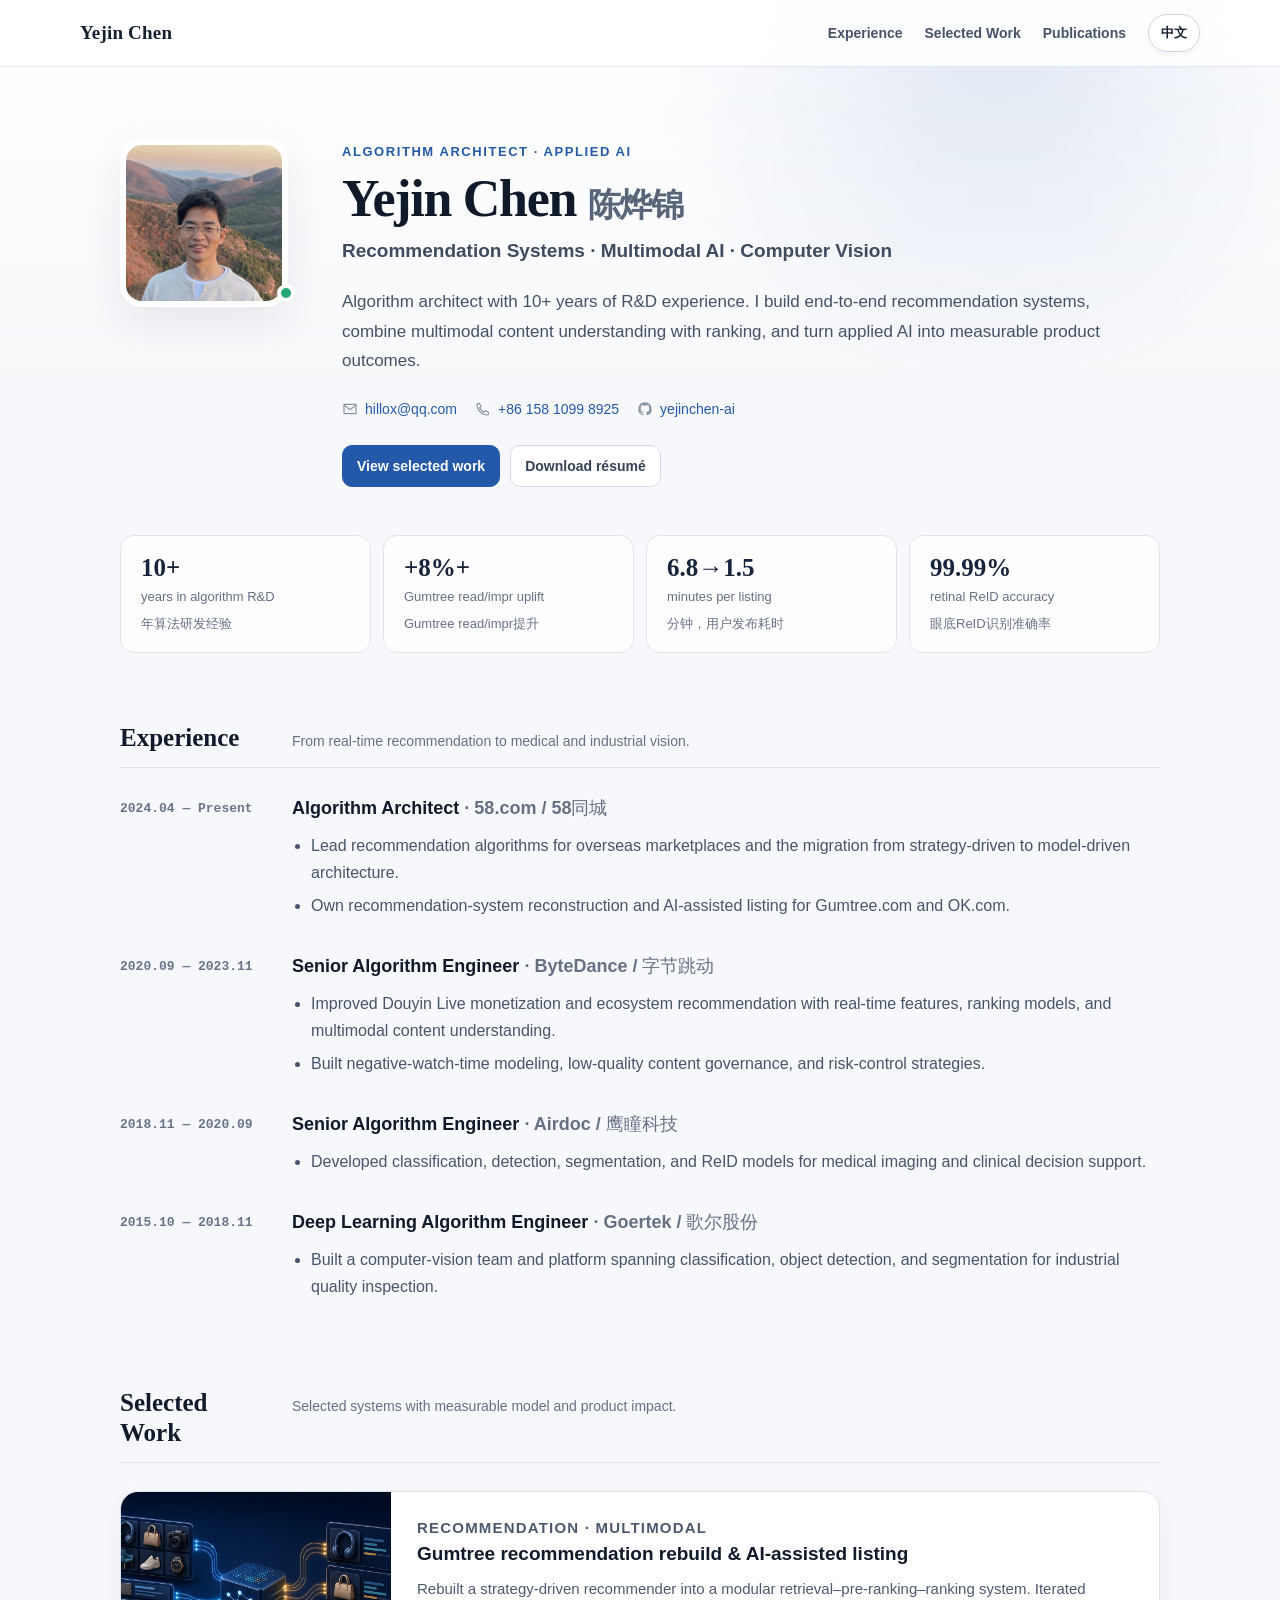
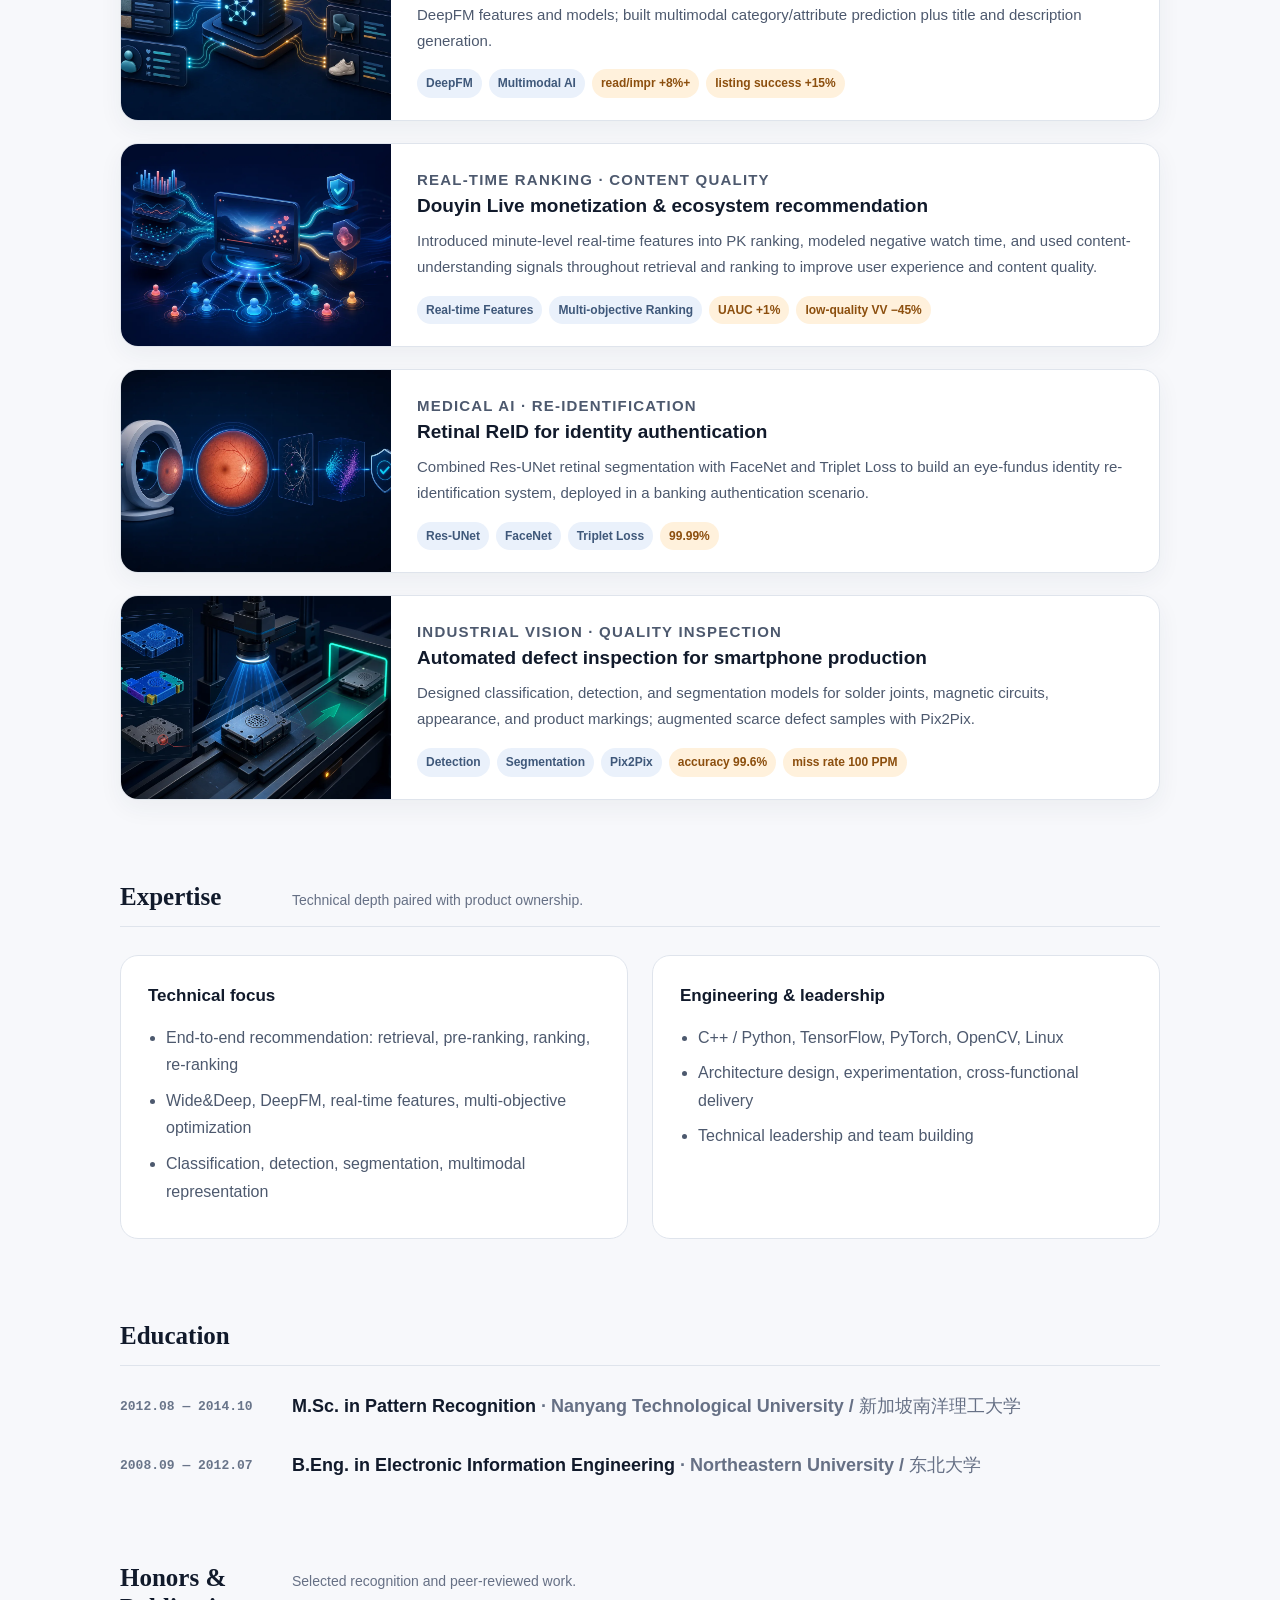
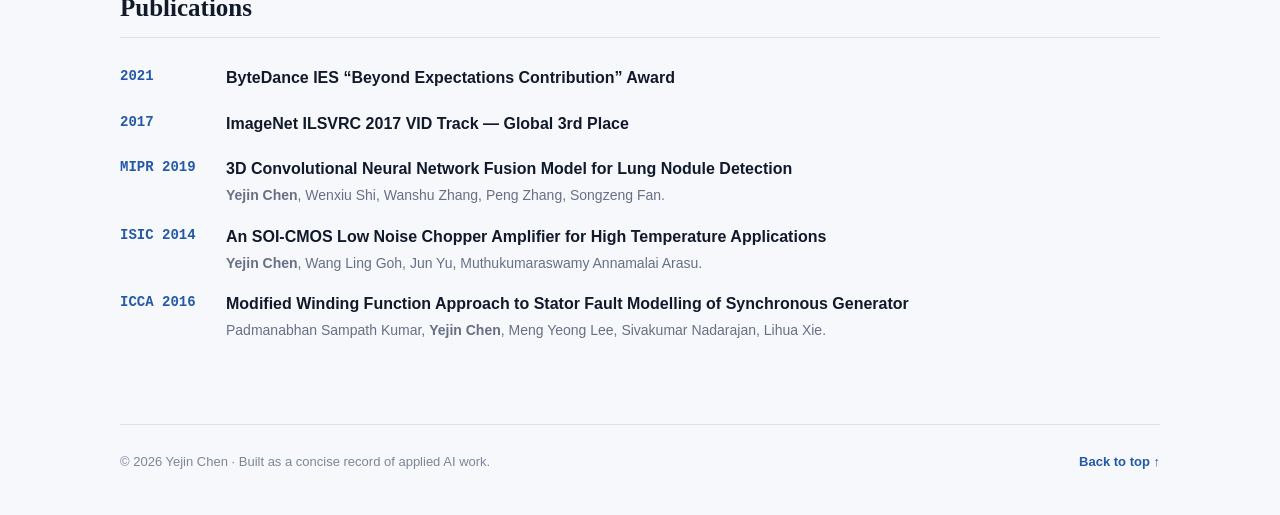
==== index.html @ c5088287 "feat: update resume portrait" ====
<!doctype html>
<html lang="en">
<head>
  <meta charset="utf-8">
  <meta name="viewport" content="width=device-width, initial-scale=1">
  <title>Yejin Chen · Algorithm Architect</title>
  <meta name="description" content="Yejin Chen — Algorithm Architect focused on recommendation systems, multimodal content understanding, and applied AI.">
  <meta name="theme-color" content="#f7f8fb">
  <style>
    :root {
      --ink: #162033;
      --muted: #667085;
      --line: #dfe4ec;
      --paper: #ffffff;
      --wash: #f7f8fb;
      --blue: #2359a8;
      --blue-soft: #eaf1fb;
      --teal: #0d7a79;
      --amber: #b86b15;
      --shadow: 0 16px 42px rgba(31, 48, 77, .09);
      --radius: 18px;
    }
    * { box-sizing: border-box; }
    html { scroll-behavior: smooth; scroll-padding-top: 86px; }
    body {
      margin: 0;
      color: var(--ink);
      background: var(--wash);
      font-family: Inter, ui-sans-serif, -apple-system, BlinkMacSystemFont, "Segoe UI", "PingFang SC", "Microsoft YaHei", sans-serif;
      font-size: 16px;
      line-height: 1.72;
      -webkit-font-smoothing: antialiased;
    }
    body::before {
      content: "";
      position: fixed;
      inset: 0 0 auto;
      height: 420px;
      z-index: -1;
      background:
        radial-gradient(circle at 78% 10%, rgba(35,89,168,.13), transparent 33%),
        linear-gradient(180deg, #fff 0%, rgba(247,248,251,0) 100%);
      pointer-events: none;
    }
    a { color: var(--blue); text-decoration: none; }
    a:hover { text-decoration: underline; text-underline-offset: 3px; }
    img { display: block; max-width: 100%; }
    button, a { -webkit-tap-highlight-color: transparent; }
    .lang { display: none; }
    body[data-language="en"] .lang[data-lang="en"],
    body[data-language="zh"] .lang[data-lang="zh"] { display: revert; }

    .topbar {
      position: sticky;
      top: 0;
      z-index: 40;
      border-bottom: 1px solid rgba(223,228,236,.86);
      background: rgba(255,255,255,.88);
      backdrop-filter: blur(15px);
    }
    .nav {
      width: min(1120px, calc(100% - 36px));
      height: 66px;
      margin: auto;
      display: flex;
      align-items: center;
      gap: 22px;
    }
    .brand { color: var(--ink); font-family: Georgia, "Times New Roman", serif; font-weight: 700; font-size: 19px; letter-spacing: .01em; }
    .brand:hover { text-decoration: none; }
    .navlinks { margin-left: auto; display: flex; align-items: center; gap: 22px; font-size: 14px; }
    .navlinks a { color: #465267; font-weight: 650; }
    .lang-toggle {
      border: 1px solid #cfd6e1;
      border-radius: 999px;
      background: var(--paper);
      color: var(--ink);
      padding: 7px 12px;
      font: inherit;
      font-size: 13px;
      font-weight: 750;
      cursor: pointer;
      box-shadow: 0 2px 8px rgba(31,48,77,.05);
    }
    .lang-toggle:hover { border-color: var(--blue); color: var(--blue); }

    main { width: min(1040px, calc(100% - 36px)); margin: 0 auto; }
    .hero {
      padding: 72px 0 42px;
      display: grid;
      grid-template-columns: 180px 1fr;
      gap: 42px;
      align-items: start;
    }
    .portrait-wrap { position: relative; }
    .portrait {
      width: 168px;
      height: 168px;
      object-fit: cover;
      border-radius: 22px;
      border: 6px solid #fff;
      box-shadow: var(--shadow);
      background: #edf1f6;
    }
    .status-dot {
      position: absolute;
      right: 5px;
      bottom: 5px;
      width: 18px;
      height: 18px;
      border: 4px solid #fff;
      border-radius: 50%;
      background: #24a777;
    }
    .eyebrow { margin: 2px 0 7px; color: var(--blue); font-size: 13px; font-weight: 800; text-transform: uppercase; letter-spacing: .12em; }
    h1, h2, h3 { margin-top: 0; color: #111a2b; }
    h1 { margin-bottom: 6px; font: 700 clamp(36px, 5vw, 52px)/1.12 Georgia, "Times New Roman", serif; letter-spacing: -.025em; }
    .role { margin: 0 0 20px; color: #3f4b5f; font-size: 19px; font-weight: 650; }
    .lede { max-width: 790px; margin: 0 0 22px; color: #455167; font-size: 17px; }
    .contact { display: flex; flex-wrap: wrap; gap: 9px 18px; color: var(--muted); font-size: 14px; }
    .contact a, .contact span { display: inline-flex; align-items: center; gap: 7px; }
    .contact svg { width: 16px; height: 16px; color: #8a96a8; }
    .actions { display: flex; flex-wrap: wrap; gap: 10px; margin-top: 24px; }
    .button {
      display: inline-flex;
      align-items: center;
      gap: 8px;
      min-height: 40px;
      padding: 8px 14px;
      border: 1px solid #d4dae4;
      border-radius: 10px;
      color: #354157;
      background: #fff;
      font-size: 14px;
      font-weight: 750;
    }
    .button.primary { color: #fff; border-color: var(--blue); background: var(--blue); }
    .button:hover { text-decoration: none; transform: translateY(-1px); }

    .metrics {
      display: grid;
      grid-template-columns: repeat(4, minmax(0, 1fr));
      gap: 12px;
      margin: 6px 0 70px;
    }
    .metric { padding: 18px 20px; border: 1px solid var(--line); border-radius: 14px; background: rgba(255,255,255,.8); }
    .metric strong { display: block; color: #17233a; font: 700 25px/1.1 Georgia, serif; }
    .metric span { display: block; margin-top: 6px; color: var(--muted); font-size: 13px; line-height: 1.45; }

    section { margin: 0 0 82px; }
    .section-head { display: grid; grid-template-columns: 150px 1fr; gap: 22px; align-items: baseline; padding-bottom: 14px; border-bottom: 1px solid var(--line); margin-bottom: 28px; }
    .section-head h2 { margin: 0; font: 700 25px/1.2 Georgia, "Times New Roman", serif; }
    .section-head p { margin: 0; color: var(--muted); font-size: 14px; }

    .timeline { display: grid; gap: 30px; }
    .job { display: grid; grid-template-columns: 150px 1fr; gap: 22px; }
    .period { color: #69758a; font: 650 13px/1.5 ui-monospace, SFMono-Regular, Menlo, monospace; padding-top: 3px; }
    .job h3 { margin-bottom: 3px; font-size: 18px; line-height: 1.42; }
    .company { color: var(--muted); font-weight: 550; }
    .job ul { margin: 10px 0 0; padding-left: 19px; color: #48546a; }
    .job li { margin: 5px 0; }

    .project-list { display: grid; gap: 22px; }
    .project {
      display: grid;
      grid-template-columns: 270px 1fr;
      overflow: hidden;
      border: 1px solid var(--line);
      border-radius: var(--radius);
      background: #fff;
      box-shadow: 0 8px 24px rgba(31,48,77,.055);
    }
    .project-media { min-height: 190px; background: #0b1a36; }
    .project-media img { width: 100%; height: 100%; object-fit: cover; }
    .project-body { padding: 23px 26px 22px; }
    .project-kicker { margin: 0 0 6px; color: var(--teal); font-size: 12px; font-weight: 850; letter-spacing: .08em; text-transform: uppercase; }
    .project h3 { margin-bottom: 9px; font-size: 19px; line-height: 1.38; }
    .project p { margin: 0; color: #4d596e; font-size: 15px; }
    .tags { display: flex; flex-wrap: wrap; gap: 7px; margin-top: 16px; }
    .tag { padding: 4px 9px; border-radius: 999px; color: #3f587a; background: var(--blue-soft); font-size: 12px; font-weight: 700; }
    .tag.result { color: #8c4f0e; background: #fff1dc; }

    .two-col { display: grid; grid-template-columns: 1fr 1fr; gap: 24px; }
    .panel { padding: 25px 27px; border: 1px solid var(--line); border-radius: var(--radius); background: #fff; }
    .panel h3 { margin-bottom: 14px; font-size: 17px; }
    .panel ul { margin: 0; padding-left: 18px; color: #4d596e; }
    .panel li { margin: 8px 0; }

    .pub-list { display: grid; gap: 18px; }
    .pub { display: grid; grid-template-columns: 88px 1fr; gap: 18px; align-items: start; }
    .pub-year { color: var(--blue); font: 800 14px/1.5 ui-monospace, SFMono-Regular, Menlo, monospace; }
    .pub h3 { margin: 0 0 4px; font-size: 16px; line-height: 1.48; }
    .pub p { margin: 0; color: var(--muted); font-size: 14px; line-height: 1.55; }

    footer { border-top: 1px solid var(--line); padding: 26px 0 42px; color: #7b8698; font-size: 13px; display: flex; justify-content: space-between; gap: 18px; }
    .back-top { font-weight: 750; }

    @media (max-width: 820px) {
      .navlinks a { display: none; }
      .hero { grid-template-columns: 1fr; gap: 24px; padding-top: 42px; }
      .portrait { width: 132px; height: 132px; }
      .metrics { grid-template-columns: 1fr 1fr; }
      .section-head, .job { grid-template-columns: 1fr; gap: 6px; }
      .project { grid-template-columns: 1fr; }
      .project-media { max-height: 260px; }
      .two-col { grid-template-columns: 1fr; }
    }
    @media (max-width: 520px) {
      main, .nav { width: min(100% - 24px, 1040px); }
      .nav { gap: 10px; }
      .brand { font-size: 16px; }
      .metrics { grid-template-columns: 1fr; }
      .metric { padding: 15px 17px; }
      .project-body, .panel { padding: 20px; }
      .pub { grid-template-columns: 1fr; gap: 5px; }
      footer { flex-direction: column; }
    }
    @media (prefers-reduced-motion: reduce) {
      html { scroll-behavior: auto; }
      *, *::before, *::after { transition: none !important; }
    }
  </style>
</head>
<body data-language="en">
  <nav class="topbar" aria-label="Primary navigation">
    <div class="nav">
      <a class="brand" href="#top">Yejin Chen</a>
      <div class="navlinks">
        <a href="#experience"><span class="lang" data-lang="en">Experience</span><span class="lang" data-lang="zh">经历</span></a>
        <a href="#projects"><span class="lang" data-lang="en">Selected Work</span><span class="lang" data-lang="zh">代表项目</span></a>
        <a href="#publications"><span class="lang" data-lang="en">Publications</span><span class="lang" data-lang="zh">论文荣誉</span></a>
        <button class="lang-toggle" id="langToggle" type="button" aria-label="Switch to Chinese">中文</button>
      </div>
    </div>
  </nav>

  <main id="top">
    <header class="hero">
      <div class="portrait-wrap">
        <img class="portrait" src="assets/resume-portrait.jpg" alt="Yejin Chen">
        <span class="status-dot" aria-hidden="true"></span>
      </div>
      <div>
        <p class="eyebrow"><span class="lang" data-lang="en">Algorithm Architect · Applied AI</span><span class="lang" data-lang="zh">算法架构师 · 应用人工智能</span></p>
        <h1>Yejin Chen <span style="font-family:inherit;font-size:.64em;color:#596579;white-space:nowrap">陈烨锦</span></h1>
        <p class="role"><span class="lang" data-lang="en">Recommendation Systems · Multimodal AI · Computer Vision</span><span class="lang" data-lang="zh">推荐系统 · 多模态人工智能 · 计算机视觉</span></p>
        <p class="lede lang" data-lang="en">Algorithm architect with 10+ years of R&amp;D experience. I build end-to-end recommendation systems, combine multimodal content understanding with ranking, and turn applied AI into measurable product outcomes.</p>
        <p class="lede lang" data-lang="zh">拥有10年以上算法研发经验，专注推荐系统、多模态内容理解与业务算法落地；具备召回、粗排、精排、重排全链路优化经验，并持续将AI能力转化为可量化的产品结果。</p>
        <div class="contact">
          <a href="mailto:hillox@qq.com" aria-label="Email hillox@qq.com">
            <svg viewBox="0 0 24 24" fill="none" stroke="currentColor" stroke-width="1.8"><path d="M3 5h18v14H3z"/><path d="m3 6 9 7 9-7"/></svg>hillox@qq.com
          </a>
          <a href="tel:+8615810998925">
            <svg viewBox="0 0 24 24" fill="none" stroke="currentColor" stroke-width="1.8"><path d="M6.7 3.7 9 8l-2 2c1.4 3 3.7 5.3 6.7 6.7l2-2 4.3 2.3v3c0 .6-.4 1-1 1C10.2 21 3 13.8 3 5c0-.6.4-1 1-1z"/></svg>+86 158 1099 8925
          </a>
          <a href="https://github.com/yejinchen-ai" target="_blank" rel="noreferrer">
            <svg viewBox="0 0 24 24" fill="currentColor"><path d="M12 2a10 10 0 0 0-3.16 19.49c.5.09.68-.22.68-.48v-1.86c-2.78.6-3.37-1.18-3.37-1.18-.45-1.16-1.11-1.47-1.11-1.47-.91-.62.07-.61.07-.61 1 .07 1.53 1.03 1.53 1.03.9 1.53 2.35 1.09 2.92.83.09-.65.35-1.09.64-1.34-2.22-.25-4.56-1.11-4.56-4.94 0-1.09.39-1.98 1.03-2.68-.1-.25-.45-1.27.1-2.64 0 0 .84-.27 2.75 1.02A9.55 9.55 0 0 1 12 6.84a9.5 9.5 0 0 1 2.5.34c1.91-1.3 2.75-1.02 2.75-1.02.55 1.37.2 2.39.1 2.64.64.7 1.03 1.59 1.03 2.68 0 3.84-2.34 4.69-4.57 4.93.36.31.68.92.68 1.86V21c0 .27.18.58.69.48A10 10 0 0 0 12 2Z"/></svg>yejinchen-ai
          </a>
        </div>
        <div class="actions">
          <a class="button primary" href="#projects"><span class="lang" data-lang="en">View selected work</span><span class="lang" data-lang="zh">查看代表项目</span></a>
          <a class="button" href="assets/Yejin_Chen_Resume_ZH.docx" download><span class="lang" data-lang="en">Download résumé</span><span class="lang" data-lang="zh">下载Word简历</span></a>
        </div>
      </div>
    </header>

    <div class="metrics" aria-label="Career highlights">
      <div class="metric"><strong>10+</strong><span class="lang" data-lang="en">years in algorithm R&amp;D</span><span class="lang" data-lang="zh">年算法研发经验</span></div>
      <div class="metric"><strong>+8%+</strong><span class="lang" data-lang="en">Gumtree read/impr uplift</span><span class="lang" data-lang="zh">Gumtree read/impr提升</span></div>
      <div class="metric"><strong>6.8→1.5</strong><span class="lang" data-lang="en">minutes per listing</span><span class="lang" data-lang="zh">分钟，用户发布耗时</span></div>
      <div class="metric"><strong>99.99%</strong><span class="lang" data-lang="en">retinal ReID accuracy</span><span class="lang" data-lang="zh">眼底ReID识别准确率</span></div>
    </div>

    <section id="experience">
      <div class="section-head">
        <h2><span class="lang" data-lang="en">Experience</span><span class="lang" data-lang="zh">工作经历</span></h2>
        <p class="lang" data-lang="en">From real-time recommendation to medical and industrial vision.</p>
        <p class="lang" data-lang="zh">覆盖实时推荐、内容治理、医疗影像与工业视觉。</p>
      </div>
      <div class="timeline">
        <article class="job">
          <div class="period">2024.04 — <span class="lang" data-lang="en">Present</span><span class="lang" data-lang="zh">至今</span></div>
          <div><h3><span class="lang" data-lang="en">Algorithm Architect</span><span class="lang" data-lang="zh">算法架构师</span> <span class="company">· 58.com / 58同城</span></h3>
            <ul class="lang" data-lang="en"><li>Lead recommendation algorithms for overseas marketplaces and the migration from strategy-driven to model-driven architecture.</li><li>Own recommendation-system reconstruction and AI-assisted listing for Gumtree.com and OK.com.</li></ul>
            <ul class="lang" data-lang="zh"><li>负责海外业务推荐算法，推动推荐系统从策略驱动升级为模型驱动架构。</li><li>主导Gumtree.com推荐系统重构及Gumtree、OK.com AI发布算法研发。</li></ul>
          </div>
        </article>
        <article class="job">
          <div class="period">2020.09 — 2023.11</div>
          <div><h3><span class="lang" data-lang="en">Senior Algorithm Engineer</span><span class="lang" data-lang="zh">资深算法工程师</span> <span class="company">· ByteDance / 字节跳动</span></h3>
            <ul class="lang" data-lang="en"><li>Improved Douyin Live monetization and ecosystem recommendation with real-time features, ranking models, and multimodal content understanding.</li><li>Built negative-watch-time modeling, low-quality content governance, and risk-control strategies.</li></ul>
            <ul class="lang" data-lang="zh"><li>通过实时特征、精排模型与多模态内容理解优化抖音直播营收及生态推荐。</li><li>建设负向时长模型、低质内容治理及风险识别策略。</li></ul>
          </div>
        </article>
        <article class="job">
          <div class="period">2018.11 — 2020.09</div>
          <div><h3><span class="lang" data-lang="en">Senior Algorithm Engineer</span><span class="lang" data-lang="zh">高级算法工程师</span> <span class="company">· Airdoc / 鹰瞳科技</span></h3>
            <ul class="lang" data-lang="en"><li>Developed classification, detection, segmentation, and ReID models for medical imaging and clinical decision support.</li></ul>
            <ul class="lang" data-lang="zh"><li>负责医疗影像分类、检测、分割及ReID算法研发，推动临床辅助诊疗场景落地。</li></ul>
          </div>
        </article>
        <article class="job">
          <div class="period">2015.10 — 2018.11</div>
          <div><h3><span class="lang" data-lang="en">Deep Learning Algorithm Engineer</span><span class="lang" data-lang="zh">深度学习算法工程师</span> <span class="company">· Goertek / 歌尔股份</span></h3>
            <ul class="lang" data-lang="en"><li>Built a computer-vision team and platform spanning classification, object detection, and segmentation for industrial quality inspection.</li></ul>
            <ul class="lang" data-lang="zh"><li>组建深度学习算法团队，搭建分类、检测、分割视觉平台并应用于工业质检。</li></ul>
          </div>
        </article>
      </div>
    </section>

    <section id="projects">
      <div class="section-head">
        <h2><span class="lang" data-lang="en">Selected Work</span><span class="lang" data-lang="zh">代表项目</span></h2>
        <p class="lang" data-lang="en">Selected systems with measurable model and product impact.</p>
        <p class="lang" data-lang="zh">以模型效果和产品结果为导向的代表性系统。</p>
      </div>
      <div class="project-list">
        <article class="project">
          <div class="project-media"><img src="assets/recommendation-system.webp" loading="lazy" alt="Multimodal marketplace recommendation system illustration"></div>
          <div class="project-body">
            <p class="project-kicker">Recommendation · Multimodal</p>
            <h3><span class="lang" data-lang="en">Gumtree recommendation rebuild &amp; AI-assisted listing</span><span class="lang" data-lang="zh">Gumtree推荐系统重构与AI发布</span></h3>
            <p class="lang" data-lang="en">Rebuilt a strategy-driven recommender into a modular retrieval–pre-ranking–ranking system. Iterated DeepFM features and models; built multimodal category/attribute prediction plus title and description generation.</p>
            <p class="lang" data-lang="zh">将策略驱动推荐重构为召回、粗排、精排的模块化系统；基于DeepFM持续迭代特征与模型，并构建多模态类目/属性预测及标题、描述生成能力。</p>
            <div class="tags"><span class="tag">DeepFM</span><span class="tag">Multimodal AI</span><span class="tag result">read/impr +8%+</span><span class="tag result"><span class="lang" data-lang="en">listing success +15%</span><span class="lang" data-lang="zh">发布成功率 +15%</span></span></div>
          </div>
        </article>
        <article class="project">
          <div class="project-media"><img src="assets/live-recommendation.webp" loading="lazy" alt="Live-stream recommendation and content quality illustration"></div>
          <div class="project-body">
            <p class="project-kicker">Real-time Ranking · Content Quality</p>
            <h3><span class="lang" data-lang="en">Douyin Live monetization &amp; ecosystem recommendation</span><span class="lang" data-lang="zh">抖音直播营收与生态推荐优化</span></h3>
            <p class="lang" data-lang="en">Introduced minute-level real-time features into PK ranking, modeled negative watch time, and used content-understanding signals throughout retrieval and ranking to improve user experience and content quality.</p>
            <p class="lang" data-lang="zh">将分钟级实时特征接入PK精排，建设负向时长模型，并在召回与排序链路融合内容理解信号，优化用户体验与内容生态。</p>
            <div class="tags"><span class="tag">Real-time Features</span><span class="tag">Multi-objective Ranking</span><span class="tag result">UAUC +1%</span><span class="tag result"><span class="lang" data-lang="en">low-quality VV −45%</span><span class="lang" data-lang="zh">低质VV占比 −45%</span></span></div>
          </div>
        </article>
        <article class="project">
          <div class="project-media"><img src="assets/retina-reid.webp" loading="lazy" alt="Retinal biometric re-identification illustration"></div>
          <div class="project-body">
            <p class="project-kicker">Medical AI · Re-identification</p>
            <h3><span class="lang" data-lang="en">Retinal ReID for identity authentication</span><span class="lang" data-lang="zh">眼底ReID身份认证</span></h3>
            <p class="lang" data-lang="en">Combined Res-UNet retinal segmentation with FaceNet and Triplet Loss to build an eye-fundus identity re-identification system, deployed in a banking authentication scenario.</p>
            <p class="lang" data-lang="zh">使用Res-UNet完成眼底分割预处理，并基于FaceNet与Triplet Loss构建眼底身份重识别系统，落地银行身份认证场景。</p>
            <div class="tags"><span class="tag">Res-UNet</span><span class="tag">FaceNet</span><span class="tag">Triplet Loss</span><span class="tag result">99.99%</span></div>
          </div>
        </article>
        <article class="project">
          <div class="project-media"><img src="assets/industrial-inspection.webp" loading="lazy" alt="Automated industrial defect inspection illustration"></div>
          <div class="project-body">
            <p class="project-kicker">Industrial Vision · Quality Inspection</p>
            <h3><span class="lang" data-lang="en">Automated defect inspection for smartphone production</span><span class="lang" data-lang="zh">手机产线缺陷智能检测</span></h3>
            <p class="lang" data-lang="en">Designed classification, detection, and segmentation models for solder joints, magnetic circuits, appearance, and product markings; augmented scarce defect samples with Pix2Pix.</p>
            <p class="lang" data-lang="zh">设计分类、检测、分割模型，覆盖焊点、磁路、外观及产品标识等缺陷，并使用Pix2Pix扩充稀缺缺陷样本。</p>
            <div class="tags"><span class="tag">Detection</span><span class="tag">Segmentation</span><span class="tag">Pix2Pix</span><span class="tag result"><span class="lang" data-lang="en">accuracy 99.6%</span><span class="lang" data-lang="zh">准确率 99.6%</span></span><span class="tag result"><span class="lang" data-lang="en">miss rate 100 PPM</span><span class="lang" data-lang="zh">漏检率 100 PPM</span></span></div>
          </div>
        </article>
      </div>
    </section>

    <section id="skills">
      <div class="section-head">
        <h2><span class="lang" data-lang="en">Expertise</span><span class="lang" data-lang="zh">专业能力</span></h2>
        <p class="lang" data-lang="en">Technical depth paired with product ownership.</p>
        <p class="lang" data-lang="zh">技术深度与业务责任并重。</p>
      </div>
      <div class="two-col">
        <div class="panel">
          <h3><span class="lang" data-lang="en">Technical focus</span><span class="lang" data-lang="zh">技术方向</span></h3>
          <ul class="lang" data-lang="en"><li>End-to-end recommendation: retrieval, pre-ranking, ranking, re-ranking</li><li>Wide&amp;Deep, DeepFM, real-time features, multi-objective optimization</li><li>Classification, detection, segmentation, multimodal representation</li></ul>
          <ul class="lang" data-lang="zh"><li>推荐全链路：召回、粗排、精排、重排</li><li>Wide&amp;Deep、DeepFM、实时特征、多目标优化</li><li>图像分类、目标检测、分割与多模态表征</li></ul>
        </div>
        <div class="panel">
          <h3><span class="lang" data-lang="en">Engineering &amp; leadership</span><span class="lang" data-lang="zh">工程与领导力</span></h3>
          <ul class="lang" data-lang="en"><li>C++ / Python, TensorFlow, PyTorch, OpenCV, Linux</li><li>Architecture design, experimentation, cross-functional delivery</li><li>Technical leadership and team building</li></ul>
          <ul class="lang" data-lang="zh"><li>C++ / Python、TensorFlow、PyTorch、OpenCV、Linux</li><li>架构设计、实验验证与跨职能项目交付</li><li>技术方案负责与团队建设</li></ul>
        </div>
      </div>
    </section>

    <section id="education">
      <div class="section-head">
        <h2><span class="lang" data-lang="en">Education</span><span class="lang" data-lang="zh">教育背景</span></h2>
        <p></p>
      </div>
      <div class="timeline">
        <article class="job"><div class="period">2012.08 — 2014.10</div><div><h3><span class="lang" data-lang="en">M.Sc. in Pattern Recognition</span><span class="lang" data-lang="zh">模式识别 · 硕士</span> <span class="company">· Nanyang Technological University / 新加坡南洋理工大学</span></h3></div></article>
        <article class="job"><div class="period">2008.09 — 2012.07</div><div><h3><span class="lang" data-lang="en">B.Eng. in Electronic Information Engineering</span><span class="lang" data-lang="zh">电子信息工程 · 本科</span> <span class="company">· Northeastern University / 东北大学</span></h3></div></article>
      </div>
    </section>

    <section id="publications">
      <div class="section-head">
        <h2><span class="lang" data-lang="en">Honors &amp; Publications</span><span class="lang" data-lang="zh">荣誉与论文</span></h2>
        <p class="lang" data-lang="en">Selected recognition and peer-reviewed work.</p>
        <p class="lang" data-lang="zh">代表性荣誉与同行评审论文。</p>
      </div>
      <div class="pub-list">
        <article class="pub"><div class="pub-year">2021</div><div><h3><span class="lang" data-lang="en">ByteDance IES “Beyond Expectations Contribution” Award</span><span class="lang" data-lang="zh">字节跳动IES部门“超出预期贡献奖”</span></h3></div></article>
        <article class="pub"><div class="pub-year">2017</div><div><h3><span class="lang" data-lang="en">ImageNet ILSVRC 2017 VID Track — Global 3rd Place</span><span class="lang" data-lang="zh">ImageNet ILSVRC 2017 VID赛道全球第三名</span></h3></div></article>
        <article class="pub"><div class="pub-year">MIPR 2019</div><div><h3>3D Convolutional Neural Network Fusion Model for Lung Nodule Detection</h3><p><strong>Yejin Chen</strong>, Wenxiu Shi, Wanshu Zhang, Peng Zhang, Songzeng Fan.</p></div></article>
        <article class="pub"><div class="pub-year">ISIC 2014</div><div><h3>An SOI-CMOS Low Noise Chopper Amplifier for High Temperature Applications</h3><p><strong>Yejin Chen</strong>, Wang Ling Goh, Jun Yu, Muthukumaraswamy Annamalai Arasu.</p></div></article>
        <article class="pub"><div class="pub-year">ICCA 2016</div><div><h3>Modified Winding Function Approach to Stator Fault Modelling of Synchronous Generator</h3><p>Padmanabhan Sampath Kumar, <strong>Yejin Chen</strong>, Meng Yeong Lee, Sivakumar Nadarajan, Lihua Xie.</p></div></article>
      </div>
    </section>

    <footer>
      <span>© 2026 Yejin Chen · <span class="lang" data-lang="en">Built as a concise record of applied AI work.</span><span class="lang" data-lang="zh">记录可落地、可衡量的AI工作。</span></span>
      <a class="back-top" href="#top"><span class="lang" data-lang="en">Back to top ↑</span><span class="lang" data-lang="zh">返回顶部 ↑</span></a>
    </footer>
  </main>

  <script>
    (() => {
      const body = document.body;
      const toggle = document.getElementById('langToggle');
      const saved = localStorage.getItem('resume-language');
      const initial = saved || (navigator.language.toLowerCase().startsWith('zh') ? 'zh' : 'en');

      function setLanguage(language) {
        const lang = language === 'zh' ? 'zh' : 'en';
        body.dataset.language = lang;
        document.documentElement.lang = lang === 'zh' ? 'zh-CN' : 'en';
        document.title = lang === 'zh' ? '陈烨锦 · 算法架构师' : 'Yejin Chen · Algorithm Architect';
        toggle.textContent = lang === 'zh' ? 'EN' : '中文';
        toggle.setAttribute('aria-label', lang === 'zh' ? 'Switch to English' : '切换到中文');
        localStorage.setItem('resume-language', lang);
      }

      toggle.addEventListener('click', () => setLanguage(body.dataset.language === 'zh' ? 'en' : 'zh'));
      setLanguage(initial);
    })();
  </script>
</body>
</html>
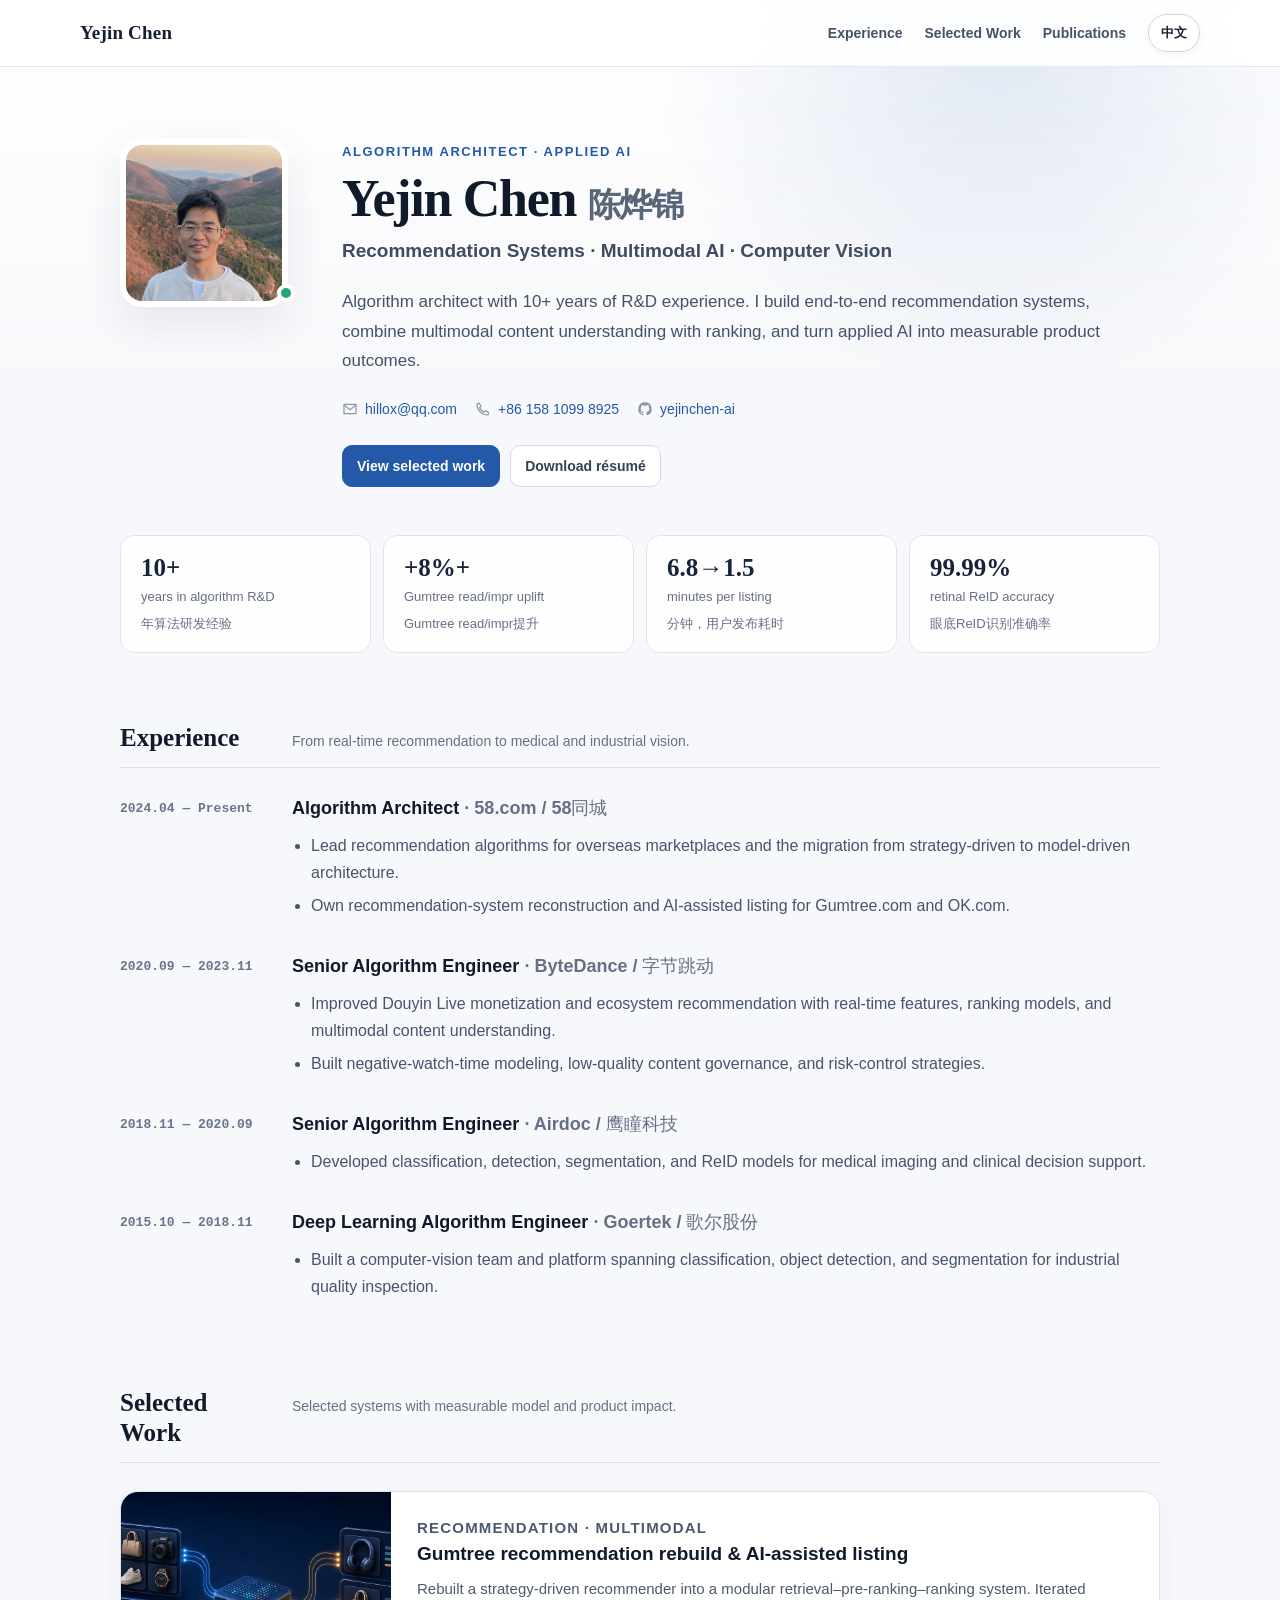
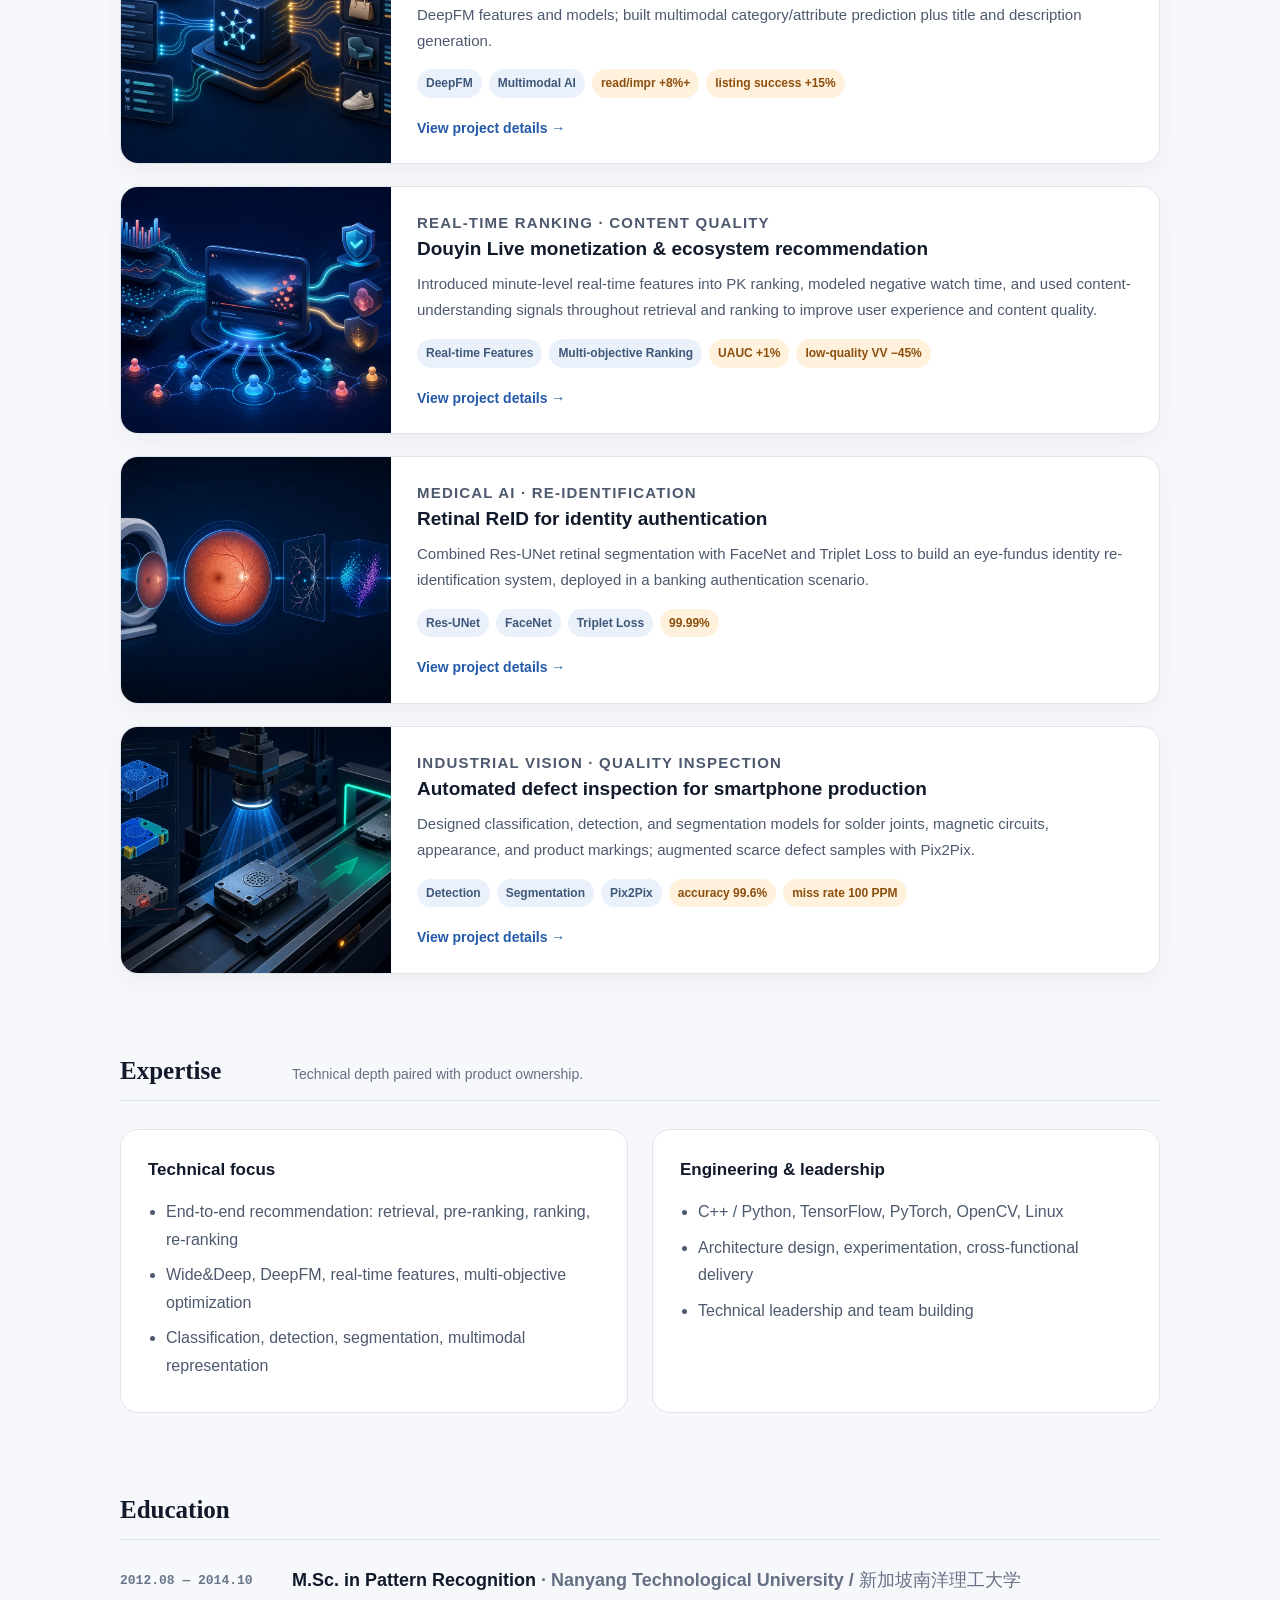
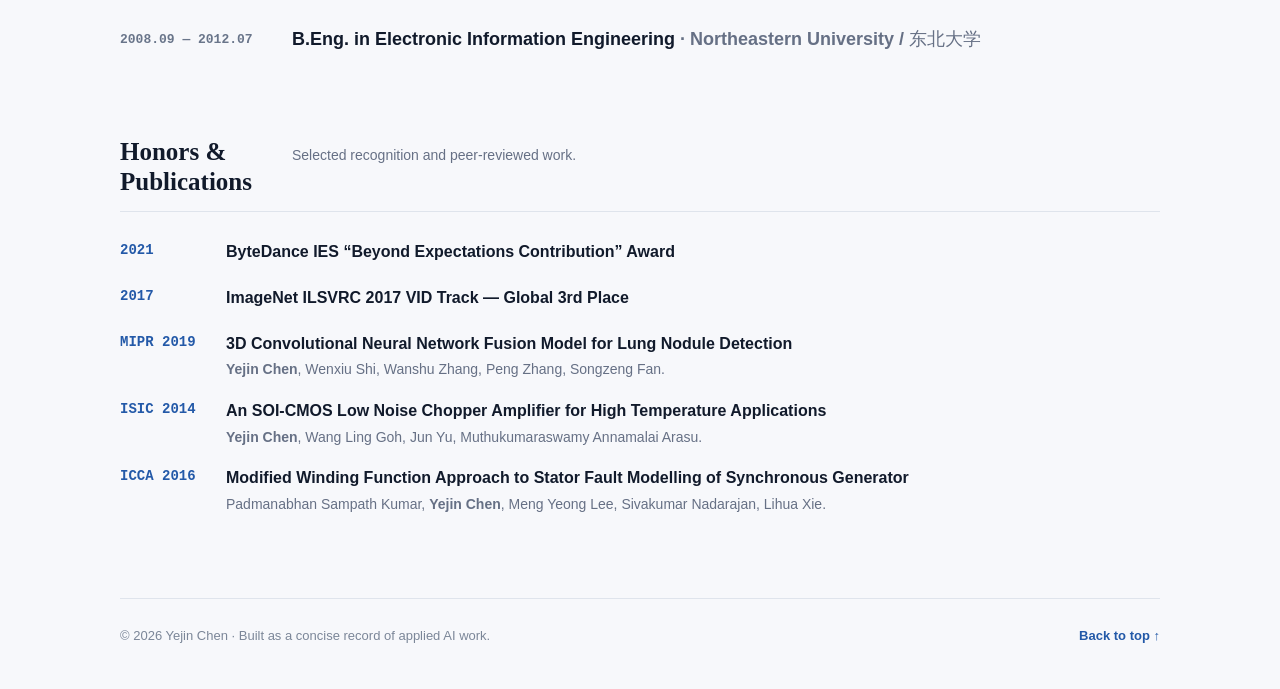
==== commit fb6c982e: "feat: add detailed project case studies" ====
--- a/index.html
+++ b/index.html
@@ -179,6 +179,7 @@
     .tags { display: flex; flex-wrap: wrap; gap: 7px; margin-top: 16px; }
     .tag { padding: 4px 9px; border-radius: 999px; color: #3f587a; background: var(--blue-soft); font-size: 12px; font-weight: 700; }
     .tag.result { color: #8c4f0e; background: #fff1dc; }
+    .project-link { display: inline-flex; align-items: center; gap: 6px; margin-top: 18px; font-size: 14px; font-weight: 800; }
 
     .two-col { display: grid; grid-template-columns: 1fr 1fr; gap: 24px; }
     .panel { padding: 25px 27px; border: 1px solid var(--line); border-radius: var(--radius); background: #fff; }
@@ -324,6 +325,7 @@
             <p class="lang" data-lang="en">Rebuilt a strategy-driven recommender into a modular retrieval–pre-ranking–ranking system. Iterated DeepFM features and models; built multimodal category/attribute prediction plus title and description generation.</p>
             <p class="lang" data-lang="zh">将策略驱动推荐重构为召回、粗排、精排的模块化系统；基于DeepFM持续迭代特征与模型，并构建多模态类目/属性预测及标题、描述生成能力。</p>
             <div class="tags"><span class="tag">DeepFM</span><span class="tag">Multimodal AI</span><span class="tag result">read/impr +8%+</span><span class="tag result"><span class="lang" data-lang="en">listing success +15%</span><span class="lang" data-lang="zh">发布成功率 +15%</span></span></div>
+            <a class="project-link" href="projects/gumtree-recommendation/"><span class="lang" data-lang="en">View project details →</span><span class="lang" data-lang="zh">查看项目详情 →</span></a>
           </div>
         </article>
         <article class="project">
@@ -334,6 +336,7 @@
             <p class="lang" data-lang="en">Introduced minute-level real-time features into PK ranking, modeled negative watch time, and used content-understanding signals throughout retrieval and ranking to improve user experience and content quality.</p>
             <p class="lang" data-lang="zh">将分钟级实时特征接入PK精排，建设负向时长模型，并在召回与排序链路融合内容理解信号，优化用户体验与内容生态。</p>
             <div class="tags"><span class="tag">Real-time Features</span><span class="tag">Multi-objective Ranking</span><span class="tag result">UAUC +1%</span><span class="tag result"><span class="lang" data-lang="en">low-quality VV −45%</span><span class="lang" data-lang="zh">低质VV占比 −45%</span></span></div>
+            <a class="project-link" href="projects/douyin-live-recommendation/"><span class="lang" data-lang="en">View project details →</span><span class="lang" data-lang="zh">查看项目详情 →</span></a>
           </div>
         </article>
         <article class="project">
@@ -344,6 +347,7 @@
             <p class="lang" data-lang="en">Combined Res-UNet retinal segmentation with FaceNet and Triplet Loss to build an eye-fundus identity re-identification system, deployed in a banking authentication scenario.</p>
             <p class="lang" data-lang="zh">使用Res-UNet完成眼底分割预处理，并基于FaceNet与Triplet Loss构建眼底身份重识别系统，落地银行身份认证场景。</p>
             <div class="tags"><span class="tag">Res-UNet</span><span class="tag">FaceNet</span><span class="tag">Triplet Loss</span><span class="tag result">99.99%</span></div>
+            <a class="project-link" href="projects/retinal-reid/"><span class="lang" data-lang="en">View project details →</span><span class="lang" data-lang="zh">查看项目详情 →</span></a>
           </div>
         </article>
         <article class="project">
@@ -354,6 +358,7 @@
             <p class="lang" data-lang="en">Designed classification, detection, and segmentation models for solder joints, magnetic circuits, appearance, and product markings; augmented scarce defect samples with Pix2Pix.</p>
             <p class="lang" data-lang="zh">设计分类、检测、分割模型，覆盖焊点、磁路、外观及产品标识等缺陷，并使用Pix2Pix扩充稀缺缺陷样本。</p>
             <div class="tags"><span class="tag">Detection</span><span class="tag">Segmentation</span><span class="tag">Pix2Pix</span><span class="tag result"><span class="lang" data-lang="en">accuracy 99.6%</span><span class="lang" data-lang="zh">准确率 99.6%</span></span><span class="tag result"><span class="lang" data-lang="en">miss rate 100 PPM</span><span class="lang" data-lang="zh">漏检率 100 PPM</span></span></div>
+            <a class="project-link" href="projects/industrial-defect-inspection/"><span class="lang" data-lang="en">View project details →</span><span class="lang" data-lang="zh">查看项目详情 →</span></a>
           </div>
         </article>
       </div>
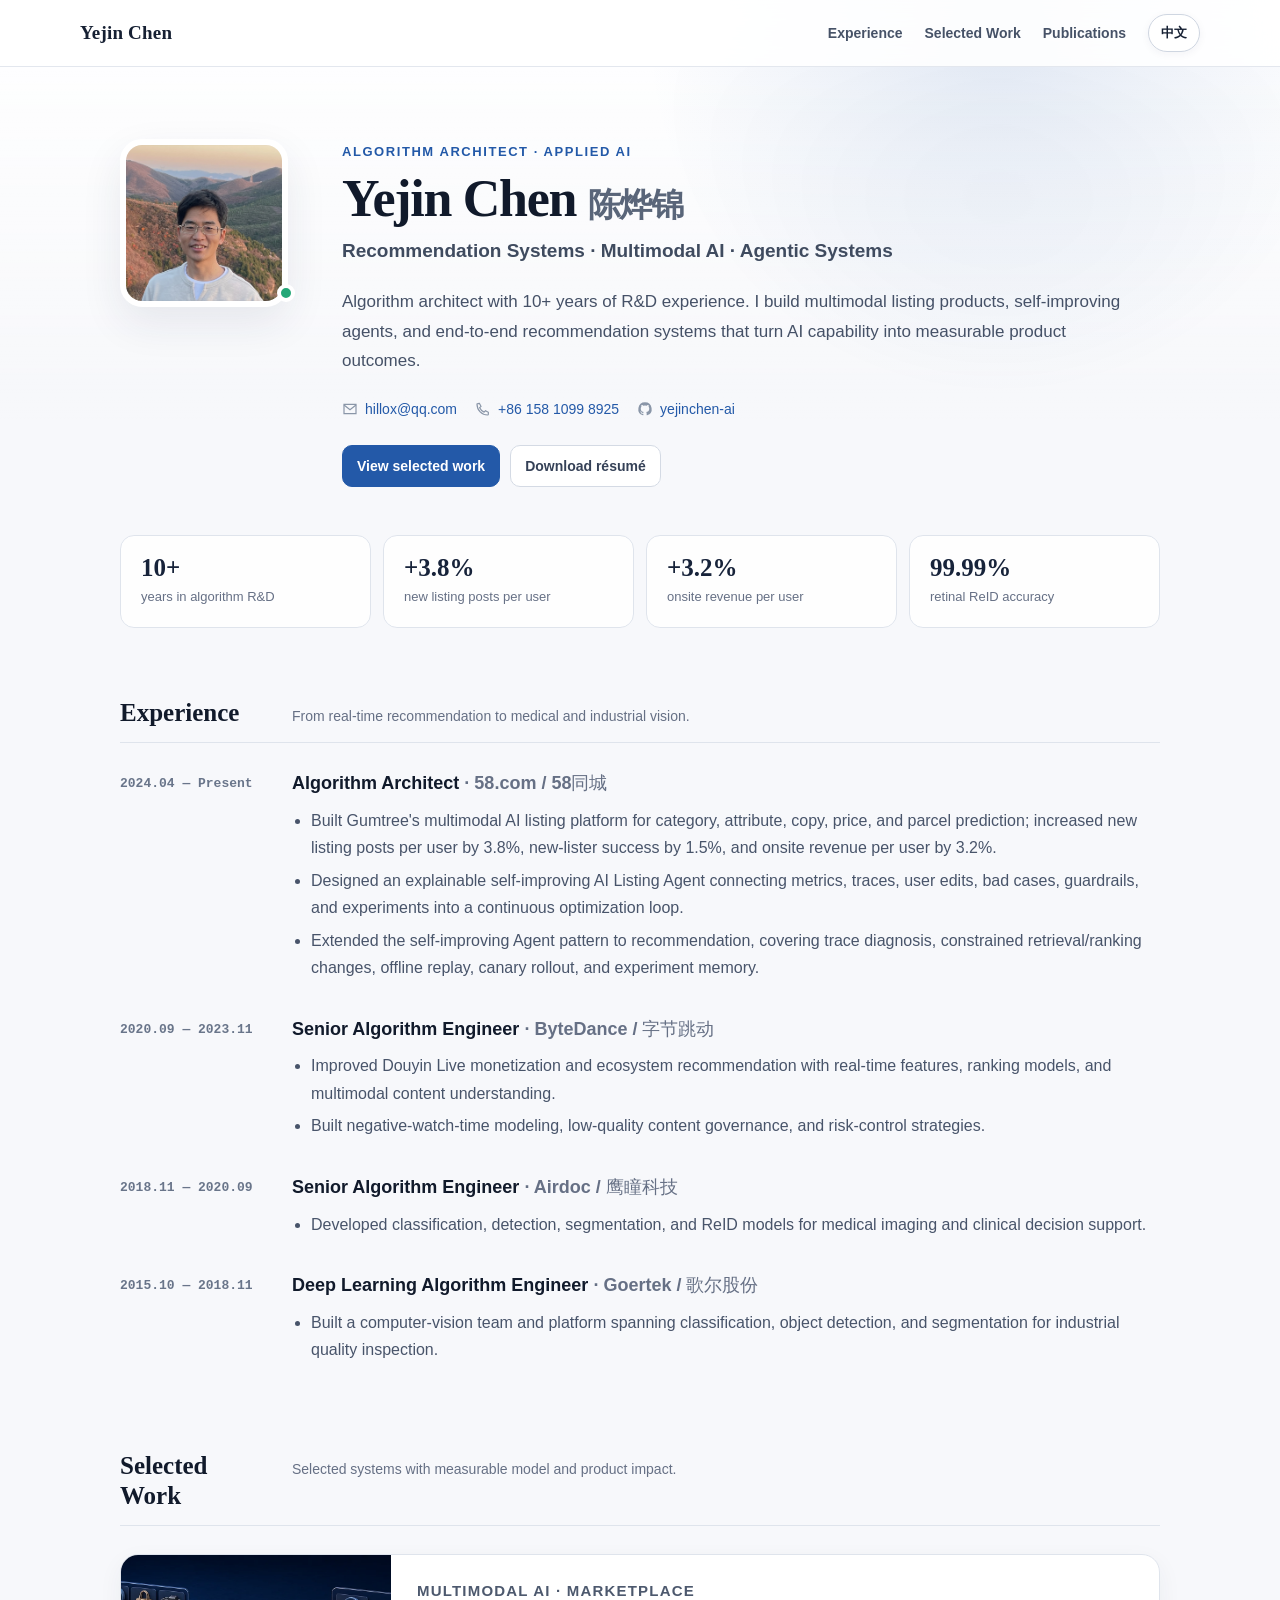
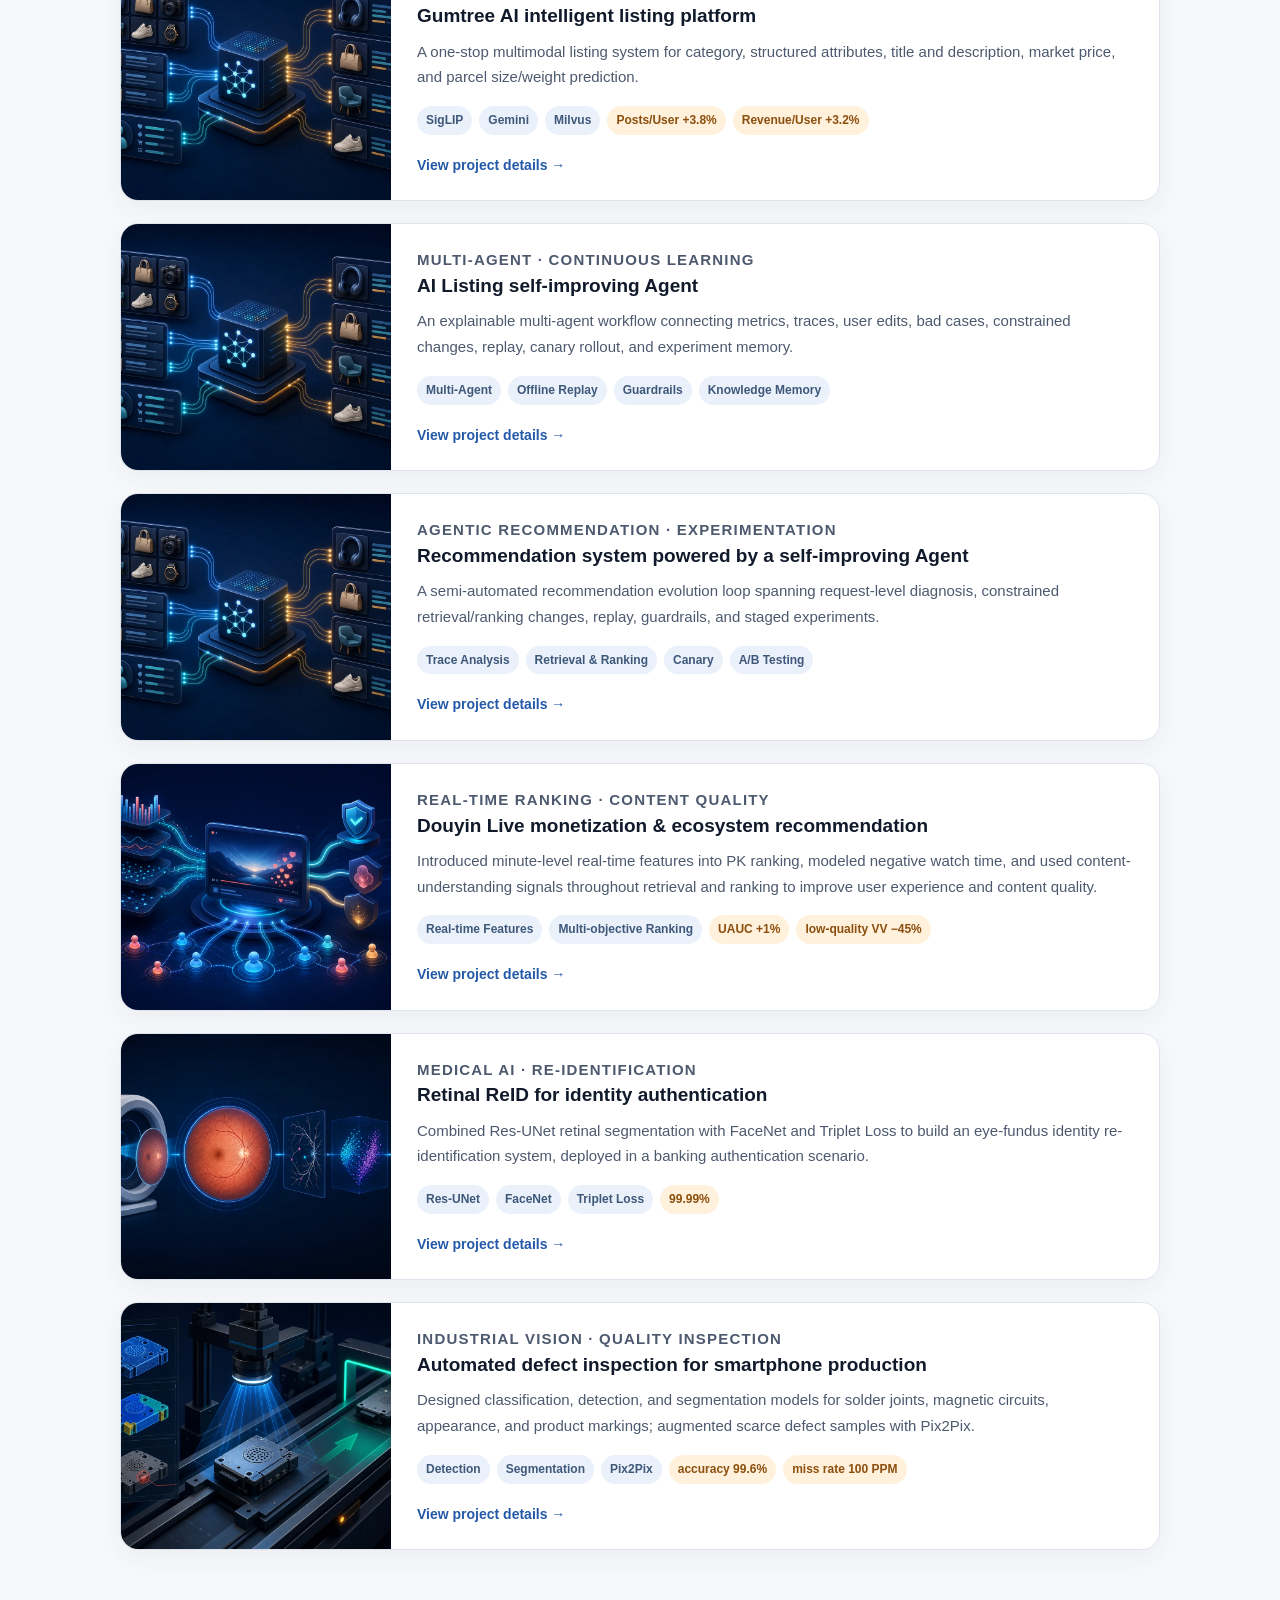
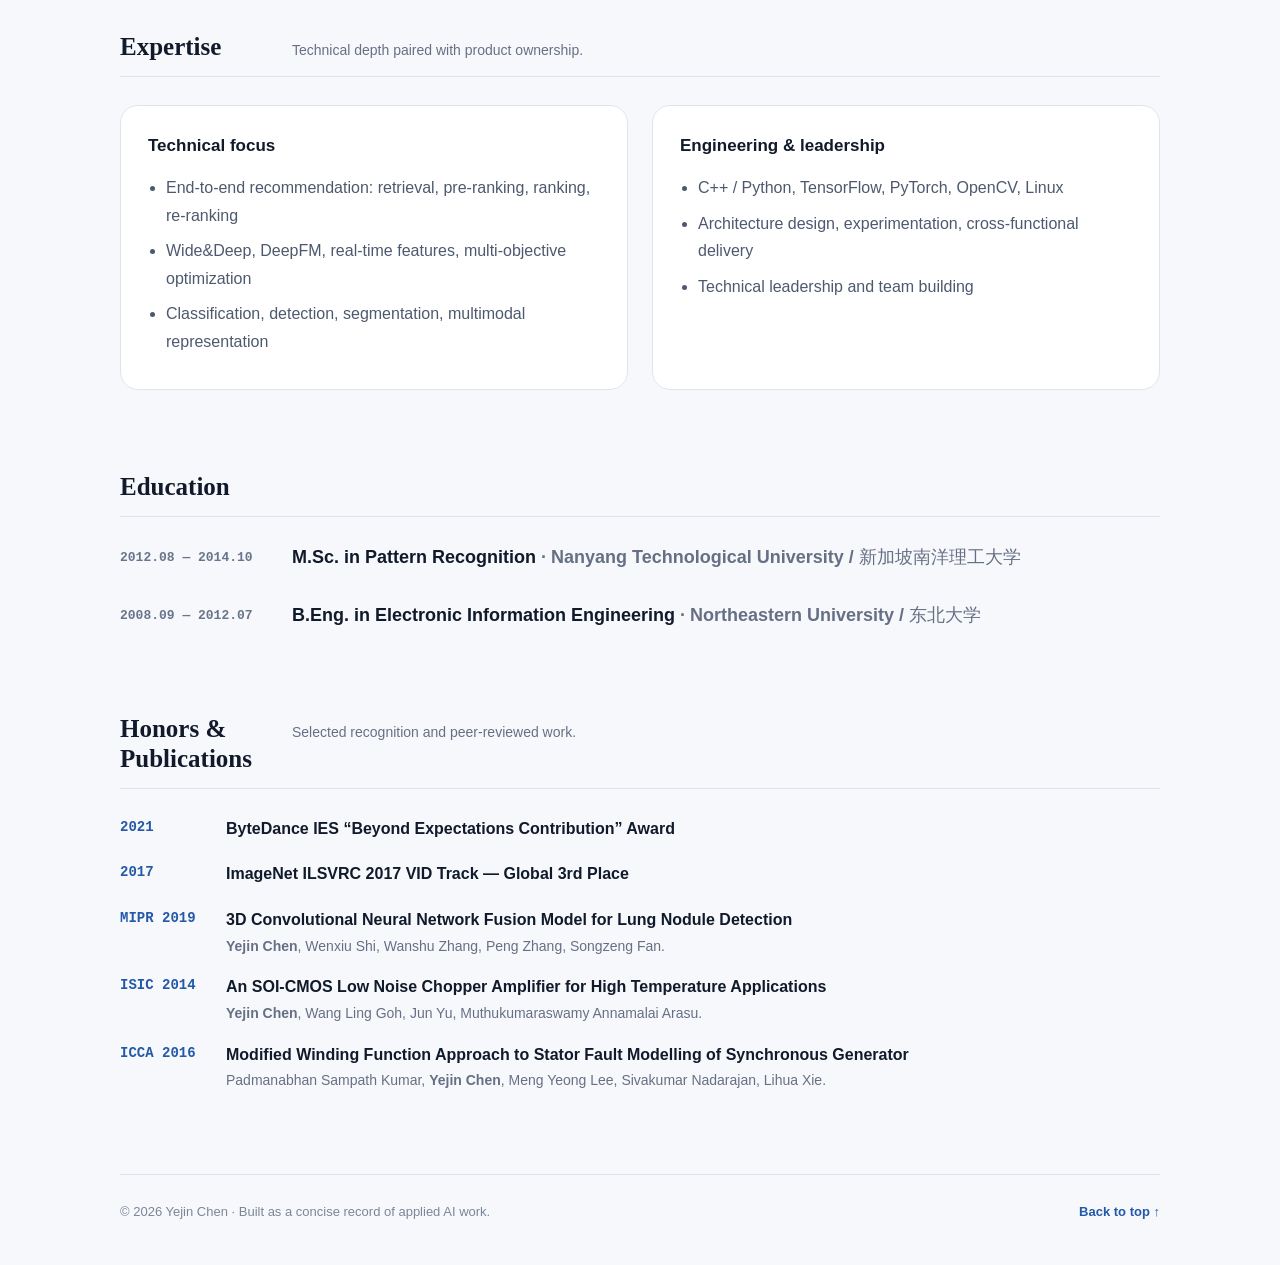
==== commit 51c6bde7: "feat: expand Gumtree AI and agentic projects" ====
--- a/index.html
+++ b/index.html
@@ -46,9 +46,9 @@
     a:hover { text-decoration: underline; text-underline-offset: 3px; }
     img { display: block; max-width: 100%; }
     button, a { -webkit-tap-highlight-color: transparent; }
-    .lang { display: none; }
+    .lang { display: none !important; }
     body[data-language="en"] .lang[data-lang="en"],
-    body[data-language="zh"] .lang[data-lang="zh"] { display: revert; }
+    body[data-language="zh"] .lang[data-lang="zh"] { display: revert !important; }
 
     .topbar {
       position: sticky;
@@ -244,9 +244,9 @@
       <div>
         <p class="eyebrow"><span class="lang" data-lang="en">Algorithm Architect · Applied AI</span><span class="lang" data-lang="zh">算法架构师 · 应用人工智能</span></p>
         <h1>Yejin Chen <span style="font-family:inherit;font-size:.64em;color:#596579;white-space:nowrap">陈烨锦</span></h1>
-        <p class="role"><span class="lang" data-lang="en">Recommendation Systems · Multimodal AI · Computer Vision</span><span class="lang" data-lang="zh">推荐系统 · 多模态人工智能 · 计算机视觉</span></p>
-        <p class="lede lang" data-lang="en">Algorithm architect with 10+ years of R&amp;D experience. I build end-to-end recommendation systems, combine multimodal content understanding with ranking, and turn applied AI into measurable product outcomes.</p>
-        <p class="lede lang" data-lang="zh">拥有10年以上算法研发经验，专注推荐系统、多模态内容理解与业务算法落地；具备召回、粗排、精排、重排全链路优化经验，并持续将AI能力转化为可量化的产品结果。</p>
+        <p class="role"><span class="lang" data-lang="en">Recommendation Systems · Multimodal AI · Agentic Systems</span><span class="lang" data-lang="zh">推荐系统 · 多模态大模型 · Agent系统</span></p>
+        <p class="lede lang" data-lang="en">Algorithm architect with 10+ years of R&amp;D experience. I build multimodal listing products, self-improving agents, and end-to-end recommendation systems that turn AI capability into measurable product outcomes.</p>
+        <p class="lede lang" data-lang="zh">拥有10年以上算法研发经验，聚焦推荐系统、多模态大模型与Agent化业务落地；现负责Gumtree AI智能发布、自迭代Agent及基于Agent的推荐系统研发。</p>
         <div class="contact">
           <a href="mailto:hillox@qq.com" aria-label="Email hillox@qq.com">
             <svg viewBox="0 0 24 24" fill="none" stroke="currentColor" stroke-width="1.8"><path d="M3 5h18v14H3z"/><path d="m3 6 9 7 9-7"/></svg>hillox@qq.com
@@ -267,8 +267,8 @@
 
     <div class="metrics" aria-label="Career highlights">
       <div class="metric"><strong>10+</strong><span class="lang" data-lang="en">years in algorithm R&amp;D</span><span class="lang" data-lang="zh">年算法研发经验</span></div>
-      <div class="metric"><strong>+8%+</strong><span class="lang" data-lang="en">Gumtree read/impr uplift</span><span class="lang" data-lang="zh">Gumtree read/impr提升</span></div>
-      <div class="metric"><strong>6.8→1.5</strong><span class="lang" data-lang="en">minutes per listing</span><span class="lang" data-lang="zh">分钟，用户发布耗时</span></div>
+      <div class="metric"><strong>+3.8%</strong><span class="lang" data-lang="en">new listing posts per user</span><span class="lang" data-lang="zh">用户新发帖数</span></div>
+      <div class="metric"><strong>+3.2%</strong><span class="lang" data-lang="en">onsite revenue per user</span><span class="lang" data-lang="zh">用户站内营收</span></div>
       <div class="metric"><strong>99.99%</strong><span class="lang" data-lang="en">retinal ReID accuracy</span><span class="lang" data-lang="zh">眼底ReID识别准确率</span></div>
     </div>
 
@@ -282,8 +282,8 @@
         <article class="job">
           <div class="period">2024.04 — <span class="lang" data-lang="en">Present</span><span class="lang" data-lang="zh">至今</span></div>
           <div><h3><span class="lang" data-lang="en">Algorithm Architect</span><span class="lang" data-lang="zh">算法架构师</span> <span class="company">· 58.com / 58同城</span></h3>
-            <ul class="lang" data-lang="en"><li>Lead recommendation algorithms for overseas marketplaces and the migration from strategy-driven to model-driven architecture.</li><li>Own recommendation-system reconstruction and AI-assisted listing for Gumtree.com and OK.com.</li></ul>
-            <ul class="lang" data-lang="zh"><li>负责海外业务推荐算法，推动推荐系统从策略驱动升级为模型驱动架构。</li><li>主导Gumtree.com推荐系统重构及Gumtree、OK.com AI发布算法研发。</li></ul>
+            <ul class="lang" data-lang="en"><li>Built Gumtree's multimodal AI listing platform for category, attribute, copy, price, and parcel prediction; increased new listing posts per user by 3.8%, new-lister success by 1.5%, and onsite revenue per user by 3.2%.</li><li>Designed an explainable self-improving AI Listing Agent connecting metrics, traces, user edits, bad cases, guardrails, and experiments into a continuous optimization loop.</li><li>Extended the self-improving Agent pattern to recommendation, covering trace diagnosis, constrained retrieval/ranking changes, offline replay, canary rollout, and experiment memory.</li></ul>
+            <ul class="lang" data-lang="zh"><li>建设Gumtree多模态AI智能发布平台，覆盖类目、属性、文案、价格及包裹预测；用户新发帖数提升3.8%，新发帖用户成功率提升1.5%，用户站内营收提升3.2%。</li><li>设计可解释的AI发布自迭代Agent，连接指标、Trace、用户编辑、Bad Case、实验护栏和知识记忆，形成持续优化闭环。</li><li>将自迭代Agent扩展至推荐系统，覆盖链路诊断、受约束召回/排序变更、离线Replay、Canary放量及实验知识沉淀。</li></ul>
           </div>
         </article>
         <article class="job">
@@ -318,14 +318,36 @@
       </div>
       <div class="project-list">
         <article class="project">
-          <div class="project-media"><img src="assets/recommendation-system.webp" loading="lazy" alt="Multimodal marketplace recommendation system illustration"></div>
-          <div class="project-body">
-            <p class="project-kicker">Recommendation · Multimodal</p>
-            <h3><span class="lang" data-lang="en">Gumtree recommendation rebuild &amp; AI-assisted listing</span><span class="lang" data-lang="zh">Gumtree推荐系统重构与AI发布</span></h3>
-            <p class="lang" data-lang="en">Rebuilt a strategy-driven recommender into a modular retrieval–pre-ranking–ranking system. Iterated DeepFM features and models; built multimodal category/attribute prediction plus title and description generation.</p>
-            <p class="lang" data-lang="zh">将策略驱动推荐重构为召回、粗排、精排的模块化系统；基于DeepFM持续迭代特征与模型，并构建多模态类目/属性预测及标题、描述生成能力。</p>
-            <div class="tags"><span class="tag">DeepFM</span><span class="tag">Multimodal AI</span><span class="tag result">read/impr +8%+</span><span class="tag result"><span class="lang" data-lang="en">listing success +15%</span><span class="lang" data-lang="zh">发布成功率 +15%</span></span></div>
-            <a class="project-link" href="projects/gumtree-recommendation/"><span class="lang" data-lang="en">View project details →</span><span class="lang" data-lang="zh">查看项目详情 →</span></a>
+          <div class="project-media"><img src="assets/recommendation-system.webp" loading="lazy" alt="Multimodal AI listing platform illustration"></div>
+          <div class="project-body">
+            <p class="project-kicker">Multimodal AI · Marketplace</p>
+            <h3><span class="lang" data-lang="en">Gumtree AI intelligent listing platform</span><span class="lang" data-lang="zh">Gumtree AI智能发布平台</span></h3>
+            <p class="lang" data-lang="en">A one-stop multimodal listing system for category, structured attributes, title and description, market price, and parcel size/weight prediction.</p>
+            <p class="lang" data-lang="zh">面向二手非标商品的一站式多模态发布系统，自动完成类目、属性、文案、市场价格及包裹尺寸/重量预测。</p>
+            <div class="tags"><span class="tag">SigLIP</span><span class="tag">Gemini</span><span class="tag">Milvus</span><span class="tag result">Posts/User +3.8%</span><span class="tag result">Revenue/User +3.2%</span></div>
+            <a class="project-link" href="projects/ai-listing-platform/"><span class="lang" data-lang="en">View project details →</span><span class="lang" data-lang="zh">查看项目详情 →</span></a>
+          </div>
+        </article>
+        <article class="project">
+          <div class="project-media"><img src="assets/recommendation-system.webp" loading="lazy" alt="Self-improving AI listing agent illustration"></div>
+          <div class="project-body">
+            <p class="project-kicker">Multi-Agent · Continuous Learning</p>
+            <h3><span class="lang" data-lang="en">AI Listing self-improving Agent</span><span class="lang" data-lang="zh">AI发布自迭代Agent</span></h3>
+            <p class="lang" data-lang="en">An explainable multi-agent workflow connecting metrics, traces, user edits, bad cases, constrained changes, replay, canary rollout, and experiment memory.</p>
+            <p class="lang" data-lang="zh">连接指标、Trace、用户编辑、Bad Case、受控变更、离线回放、Canary及实验知识记忆的可解释多Agent闭环。</p>
+            <div class="tags"><span class="tag">Multi-Agent</span><span class="tag">Offline Replay</span><span class="tag">Guardrails</span><span class="tag">Knowledge Memory</span></div>
+            <a class="project-link" href="projects/ai-listing-agent/"><span class="lang" data-lang="en">View project details →</span><span class="lang" data-lang="zh">查看项目详情 →</span></a>
+          </div>
+        </article>
+        <article class="project">
+          <div class="project-media"><img src="assets/recommendation-system.webp" loading="lazy" alt="Agentic recommendation system illustration"></div>
+          <div class="project-body">
+            <p class="project-kicker">Agentic Recommendation · Experimentation</p>
+            <h3><span class="lang" data-lang="en">Recommendation system powered by a self-improving Agent</span><span class="lang" data-lang="zh">基于自迭代Agent的推荐系统</span></h3>
+            <p class="lang" data-lang="en">A semi-automated recommendation evolution loop spanning request-level diagnosis, constrained retrieval/ranking changes, replay, guardrails, and staged experiments.</p>
+            <p class="lang" data-lang="zh">覆盖请求级诊断、受约束召回/排序变更、离线Replay、实验护栏与分阶段放量的半自动推荐演进闭环。</p>
+            <div class="tags"><span class="tag">Trace Analysis</span><span class="tag">Retrieval &amp; Ranking</span><span class="tag">Canary</span><span class="tag">A/B Testing</span></div>
+            <a class="project-link" href="projects/agentic-recommendation/"><span class="lang" data-lang="en">View project details →</span><span class="lang" data-lang="zh">查看项目详情 →</span></a>
           </div>
         </article>
         <article class="project">
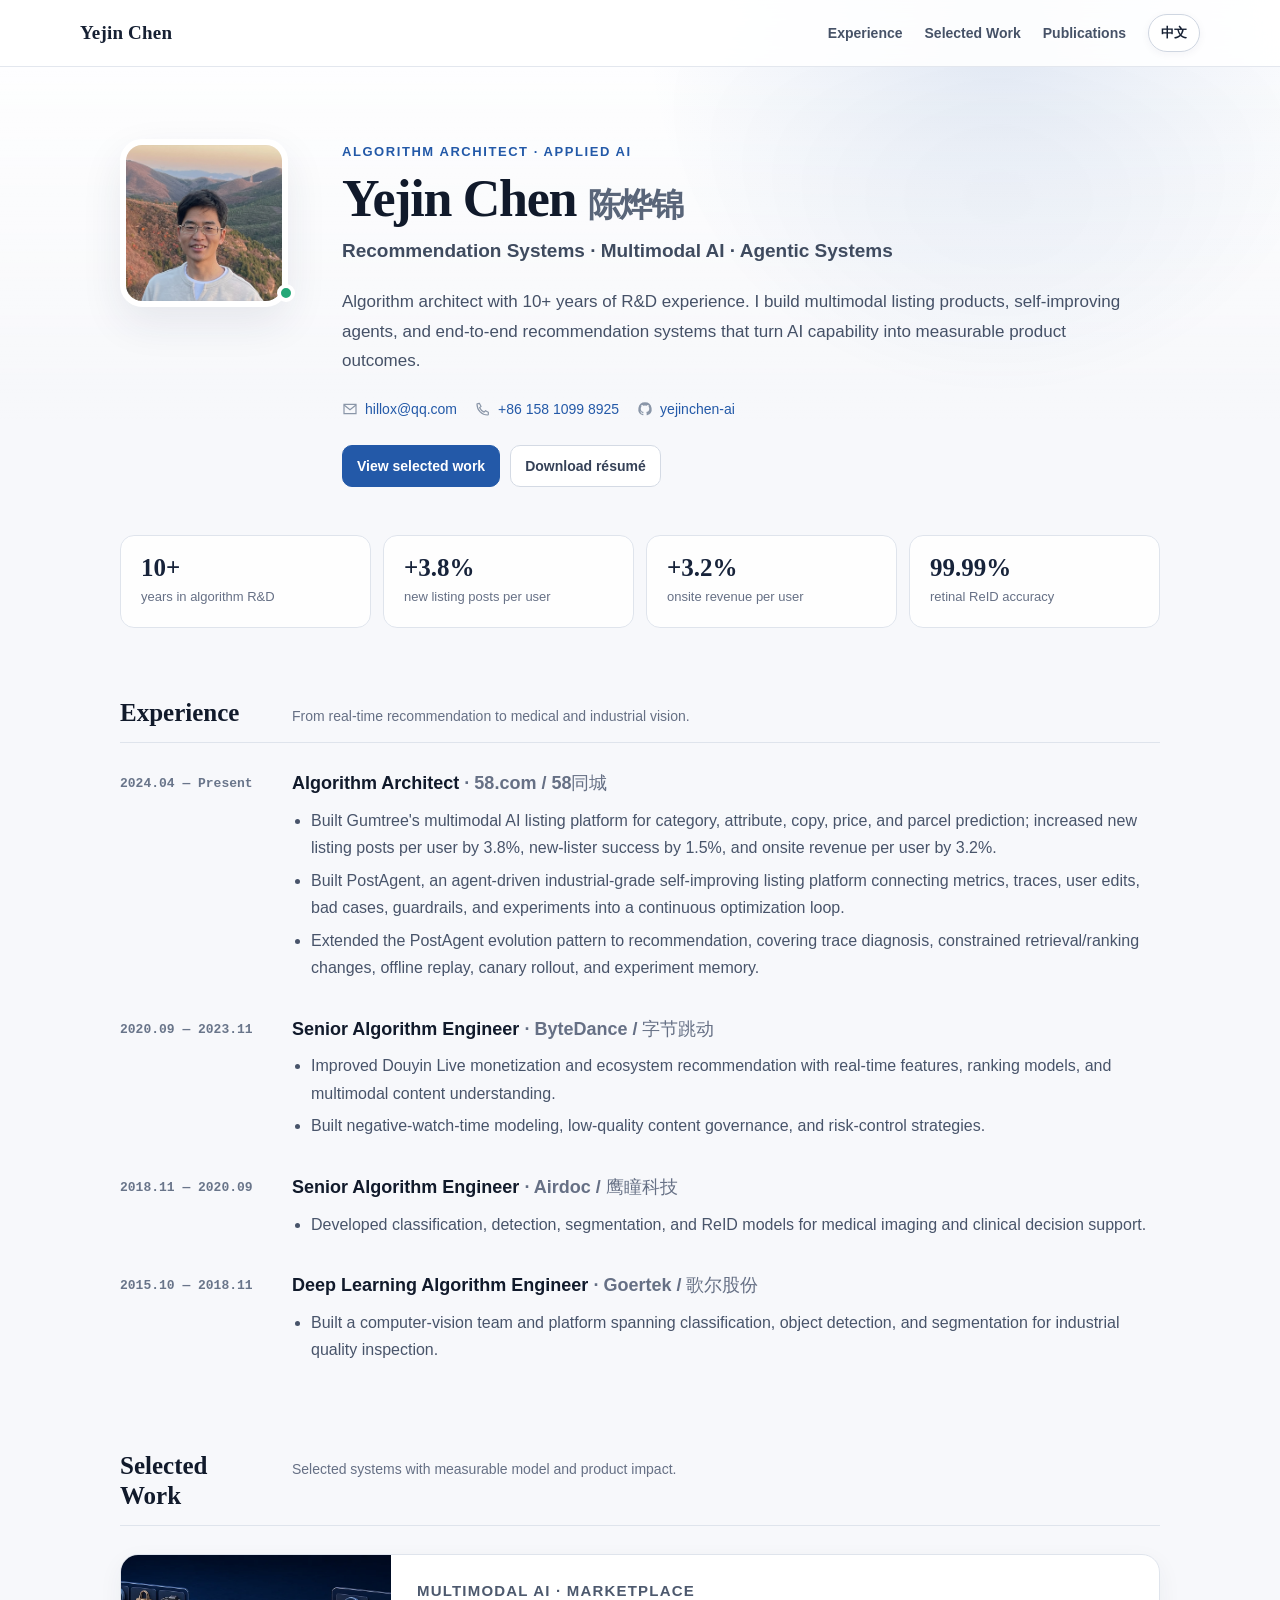
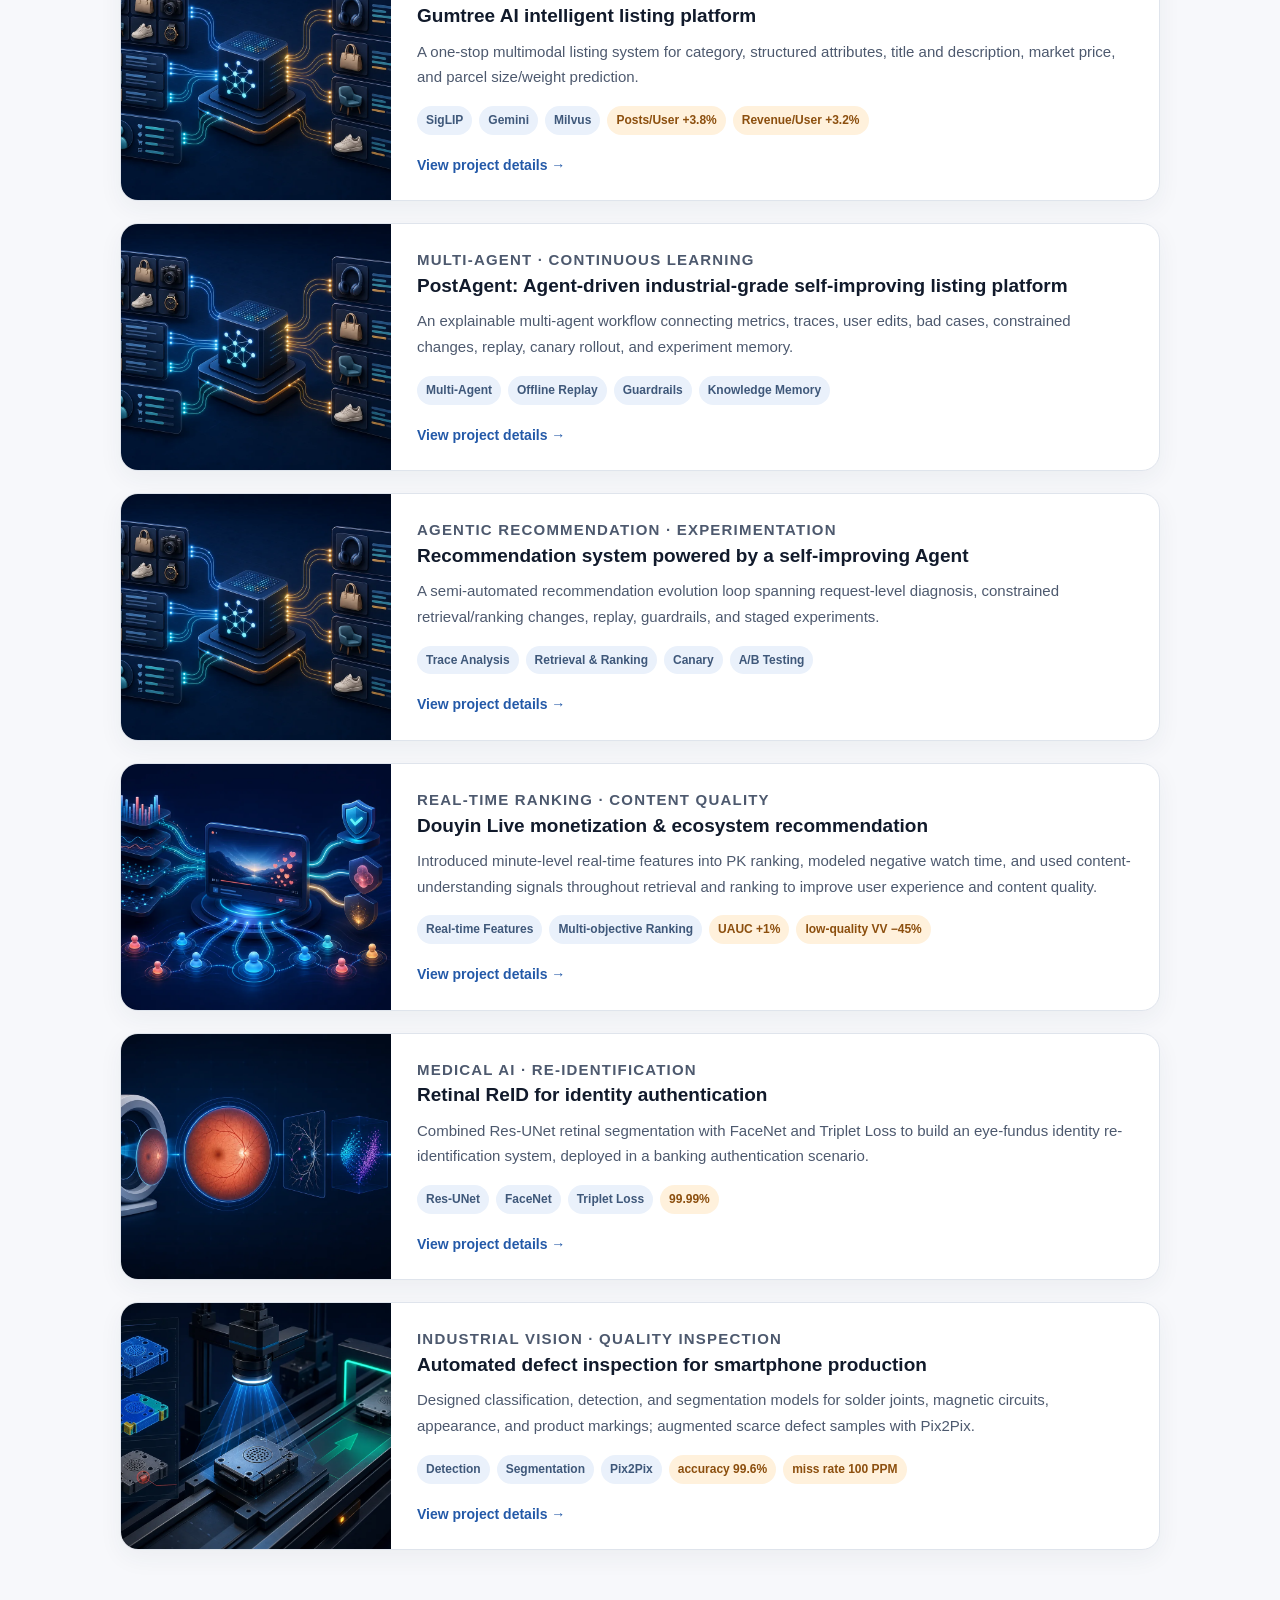
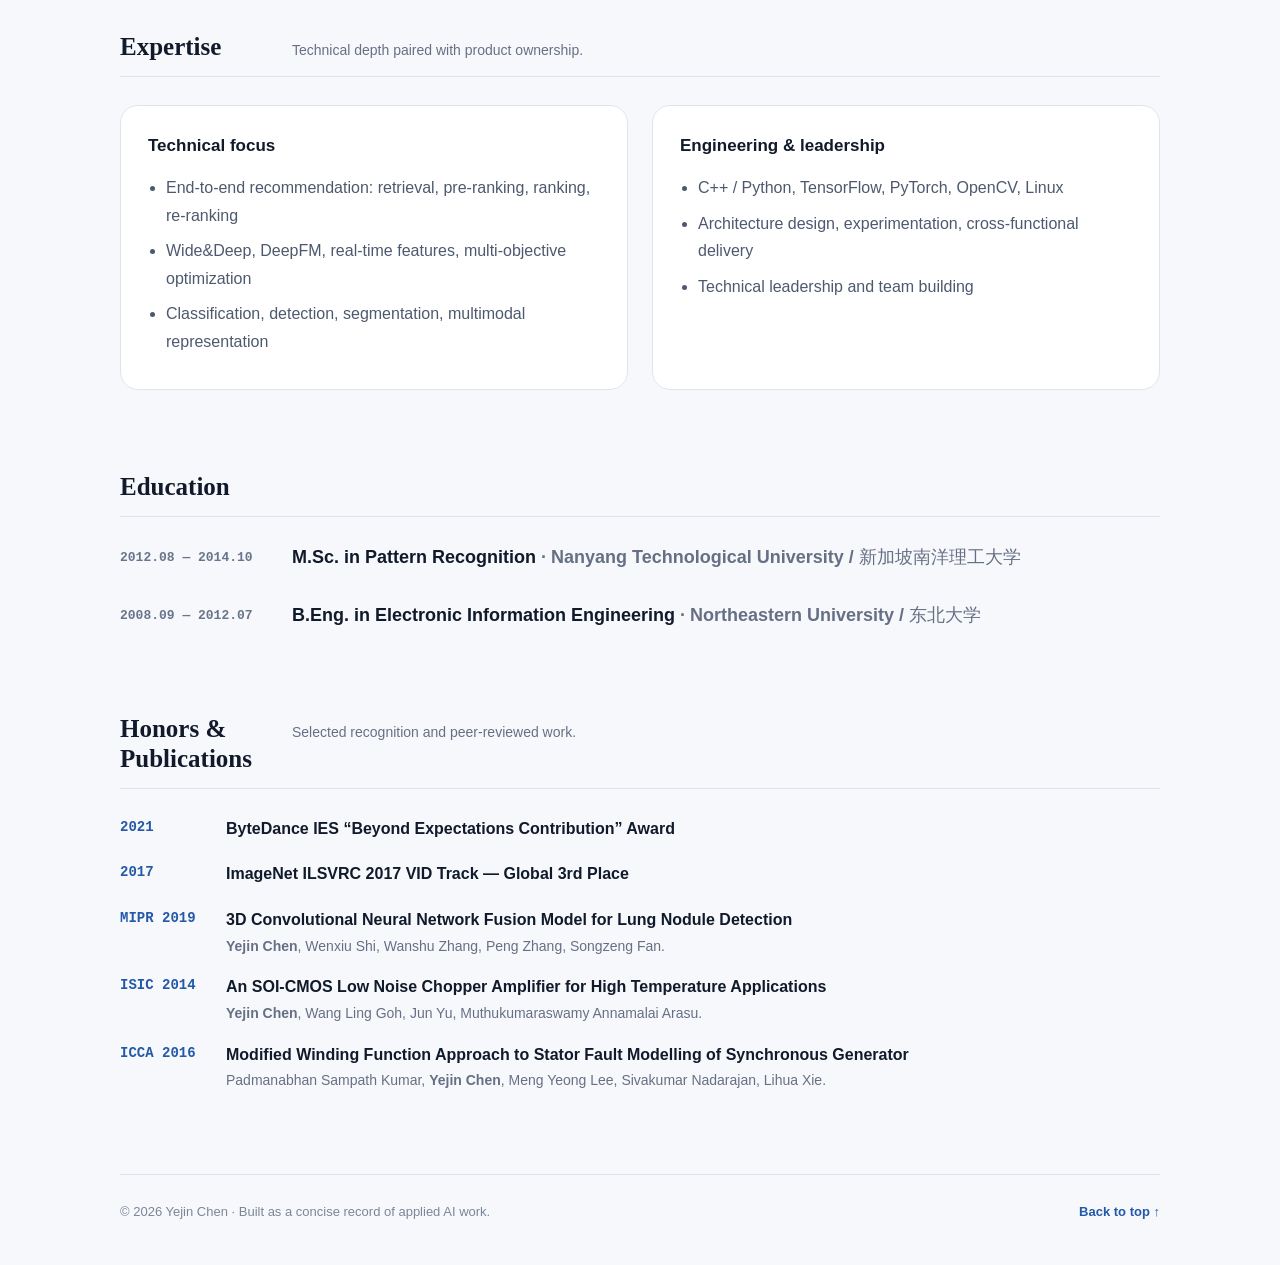
==== commit 076a8240: "refactor: rename listing agent project to PostAgent" ====
--- a/index.html
+++ b/index.html
@@ -246,7 +246,7 @@
         <h1>Yejin Chen <span style="font-family:inherit;font-size:.64em;color:#596579;white-space:nowrap">陈烨锦</span></h1>
         <p class="role"><span class="lang" data-lang="en">Recommendation Systems · Multimodal AI · Agentic Systems</span><span class="lang" data-lang="zh">推荐系统 · 多模态大模型 · Agent系统</span></p>
         <p class="lede lang" data-lang="en">Algorithm architect with 10+ years of R&amp;D experience. I build multimodal listing products, self-improving agents, and end-to-end recommendation systems that turn AI capability into measurable product outcomes.</p>
-        <p class="lede lang" data-lang="zh">拥有10年以上算法研发经验，聚焦推荐系统、多模态大模型与Agent化业务落地；现负责Gumtree AI智能发布、自迭代Agent及基于Agent的推荐系统研发。</p>
+        <p class="lede lang" data-lang="zh">拥有10年以上算法研发经验，聚焦推荐系统、多模态大模型与Agent化业务落地；现负责Gumtree AI智能发布、PostAgent及基于Agent的推荐系统研发。</p>
         <div class="contact">
           <a href="mailto:hillox@qq.com" aria-label="Email hillox@qq.com">
             <svg viewBox="0 0 24 24" fill="none" stroke="currentColor" stroke-width="1.8"><path d="M3 5h18v14H3z"/><path d="m3 6 9 7 9-7"/></svg>hillox@qq.com
@@ -282,8 +282,8 @@
         <article class="job">
           <div class="period">2024.04 — <span class="lang" data-lang="en">Present</span><span class="lang" data-lang="zh">至今</span></div>
           <div><h3><span class="lang" data-lang="en">Algorithm Architect</span><span class="lang" data-lang="zh">算法架构师</span> <span class="company">· 58.com / 58同城</span></h3>
-            <ul class="lang" data-lang="en"><li>Built Gumtree's multimodal AI listing platform for category, attribute, copy, price, and parcel prediction; increased new listing posts per user by 3.8%, new-lister success by 1.5%, and onsite revenue per user by 3.2%.</li><li>Designed an explainable self-improving AI Listing Agent connecting metrics, traces, user edits, bad cases, guardrails, and experiments into a continuous optimization loop.</li><li>Extended the self-improving Agent pattern to recommendation, covering trace diagnosis, constrained retrieval/ranking changes, offline replay, canary rollout, and experiment memory.</li></ul>
-            <ul class="lang" data-lang="zh"><li>建设Gumtree多模态AI智能发布平台，覆盖类目、属性、文案、价格及包裹预测；用户新发帖数提升3.8%，新发帖用户成功率提升1.5%，用户站内营收提升3.2%。</li><li>设计可解释的AI发布自迭代Agent，连接指标、Trace、用户编辑、Bad Case、实验护栏和知识记忆，形成持续优化闭环。</li><li>将自迭代Agent扩展至推荐系统，覆盖链路诊断、受约束召回/排序变更、离线Replay、Canary放量及实验知识沉淀。</li></ul>
+            <ul class="lang" data-lang="en"><li>Built Gumtree's multimodal AI listing platform for category, attribute, copy, price, and parcel prediction; increased new listing posts per user by 3.8%, new-lister success by 1.5%, and onsite revenue per user by 3.2%.</li><li>Built PostAgent, an agent-driven industrial-grade self-improving listing platform connecting metrics, traces, user edits, bad cases, guardrails, and experiments into a continuous optimization loop.</li><li>Extended the PostAgent evolution pattern to recommendation, covering trace diagnosis, constrained retrieval/ranking changes, offline replay, canary rollout, and experiment memory.</li></ul>
+            <ul class="lang" data-lang="zh"><li>建设Gumtree多模态AI智能发布平台，覆盖类目、属性、文案、价格及包裹预测；用户新发帖数提升3.8%，新发帖用户成功率提升1.5%，用户站内营收提升3.2%。</li><li>建设PostAgent：Agent驱动的工业级自我迭代发布平台，连接指标、Trace、用户编辑、Bad Case、实验护栏和知识记忆，形成持续优化闭环。</li><li>将PostAgent的自我迭代范式扩展至推荐系统，覆盖链路诊断、受约束召回/排序变更、离线Replay、Canary放量及实验知识沉淀。</li></ul>
           </div>
         </article>
         <article class="job">
@@ -332,7 +332,7 @@
           <div class="project-media"><img src="assets/recommendation-system.webp" loading="lazy" alt="Self-improving AI listing agent illustration"></div>
           <div class="project-body">
             <p class="project-kicker">Multi-Agent · Continuous Learning</p>
-            <h3><span class="lang" data-lang="en">AI Listing self-improving Agent</span><span class="lang" data-lang="zh">AI发布自迭代Agent</span></h3>
+            <h3><span class="lang" data-lang="en">PostAgent: Agent-driven industrial-grade self-improving listing platform</span><span class="lang" data-lang="zh">PostAgent: Agent驱动的工业级自我迭代发布平台</span></h3>
             <p class="lang" data-lang="en">An explainable multi-agent workflow connecting metrics, traces, user edits, bad cases, constrained changes, replay, canary rollout, and experiment memory.</p>
             <p class="lang" data-lang="zh">连接指标、Trace、用户编辑、Bad Case、受控变更、离线回放、Canary及实验知识记忆的可解释多Agent闭环。</p>
             <div class="tags"><span class="tag">Multi-Agent</span><span class="tag">Offline Replay</span><span class="tag">Guardrails</span><span class="tag">Knowledge Memory</span></div>
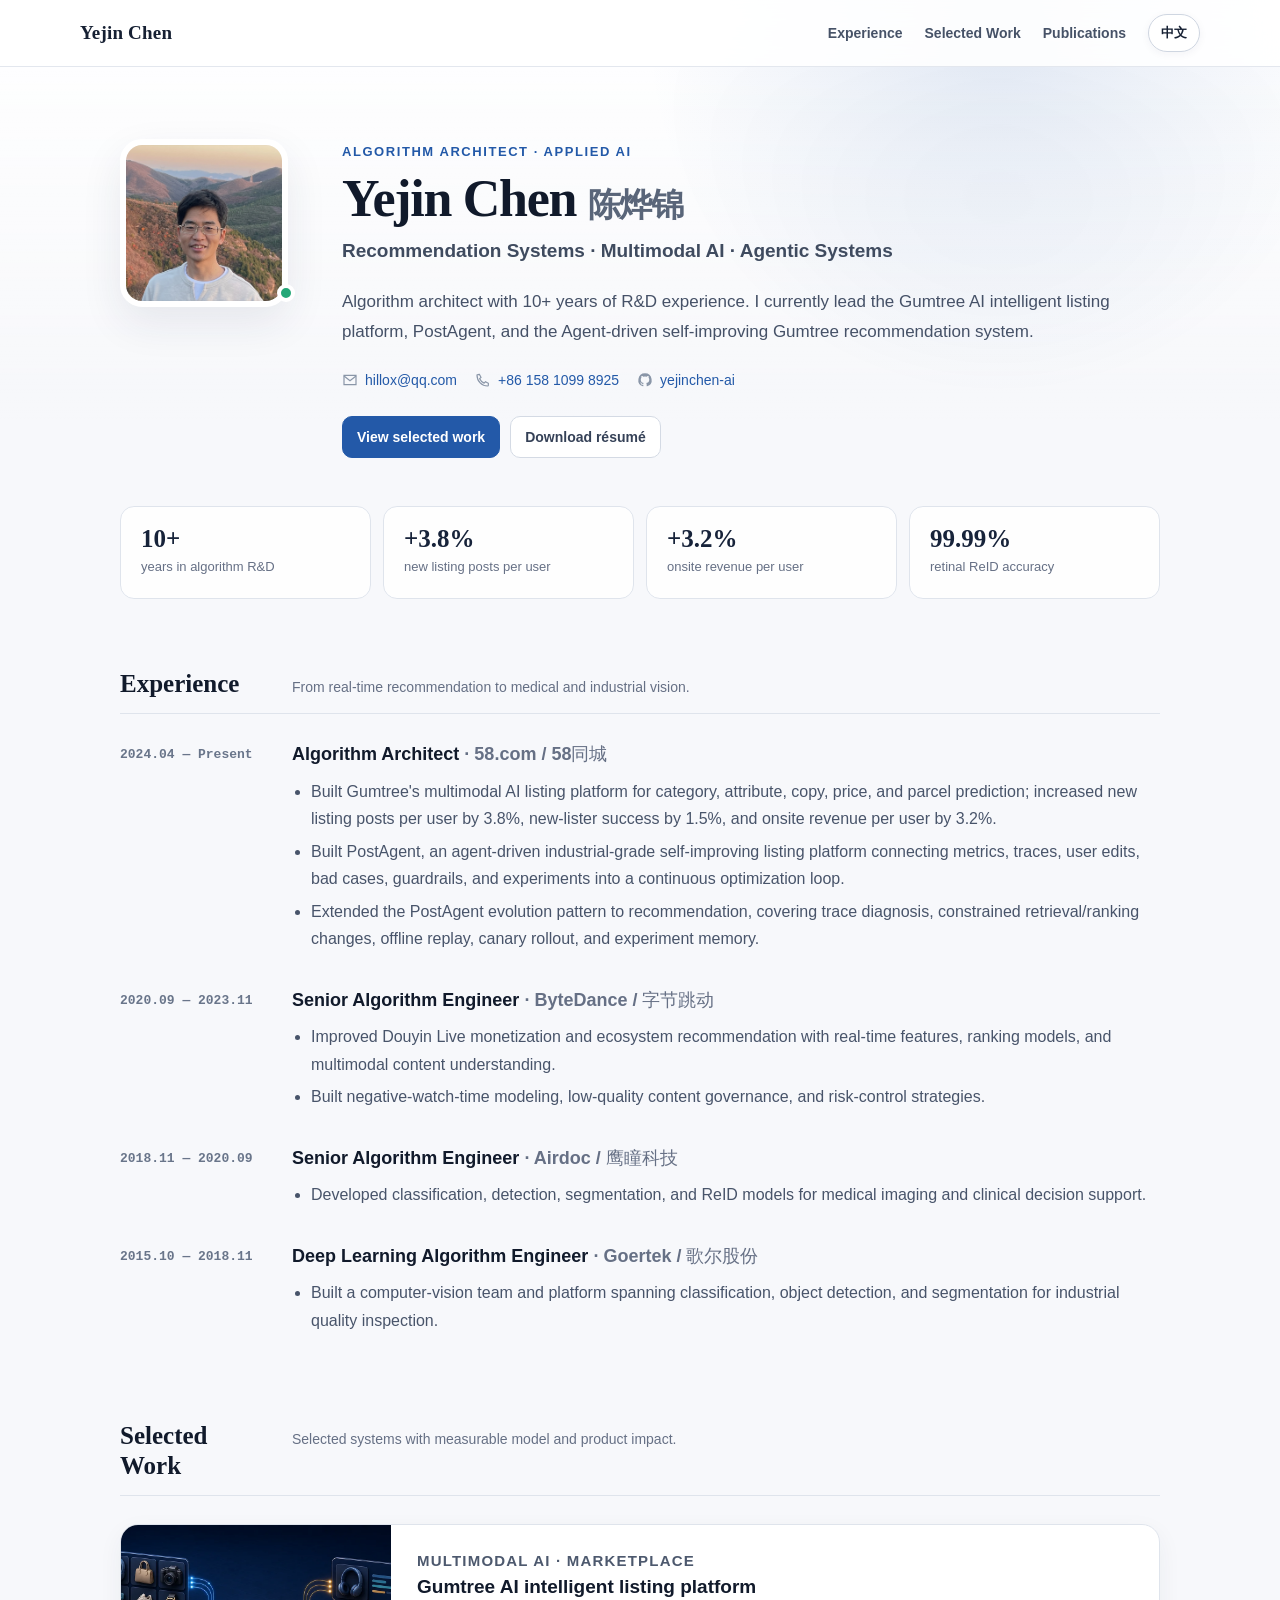
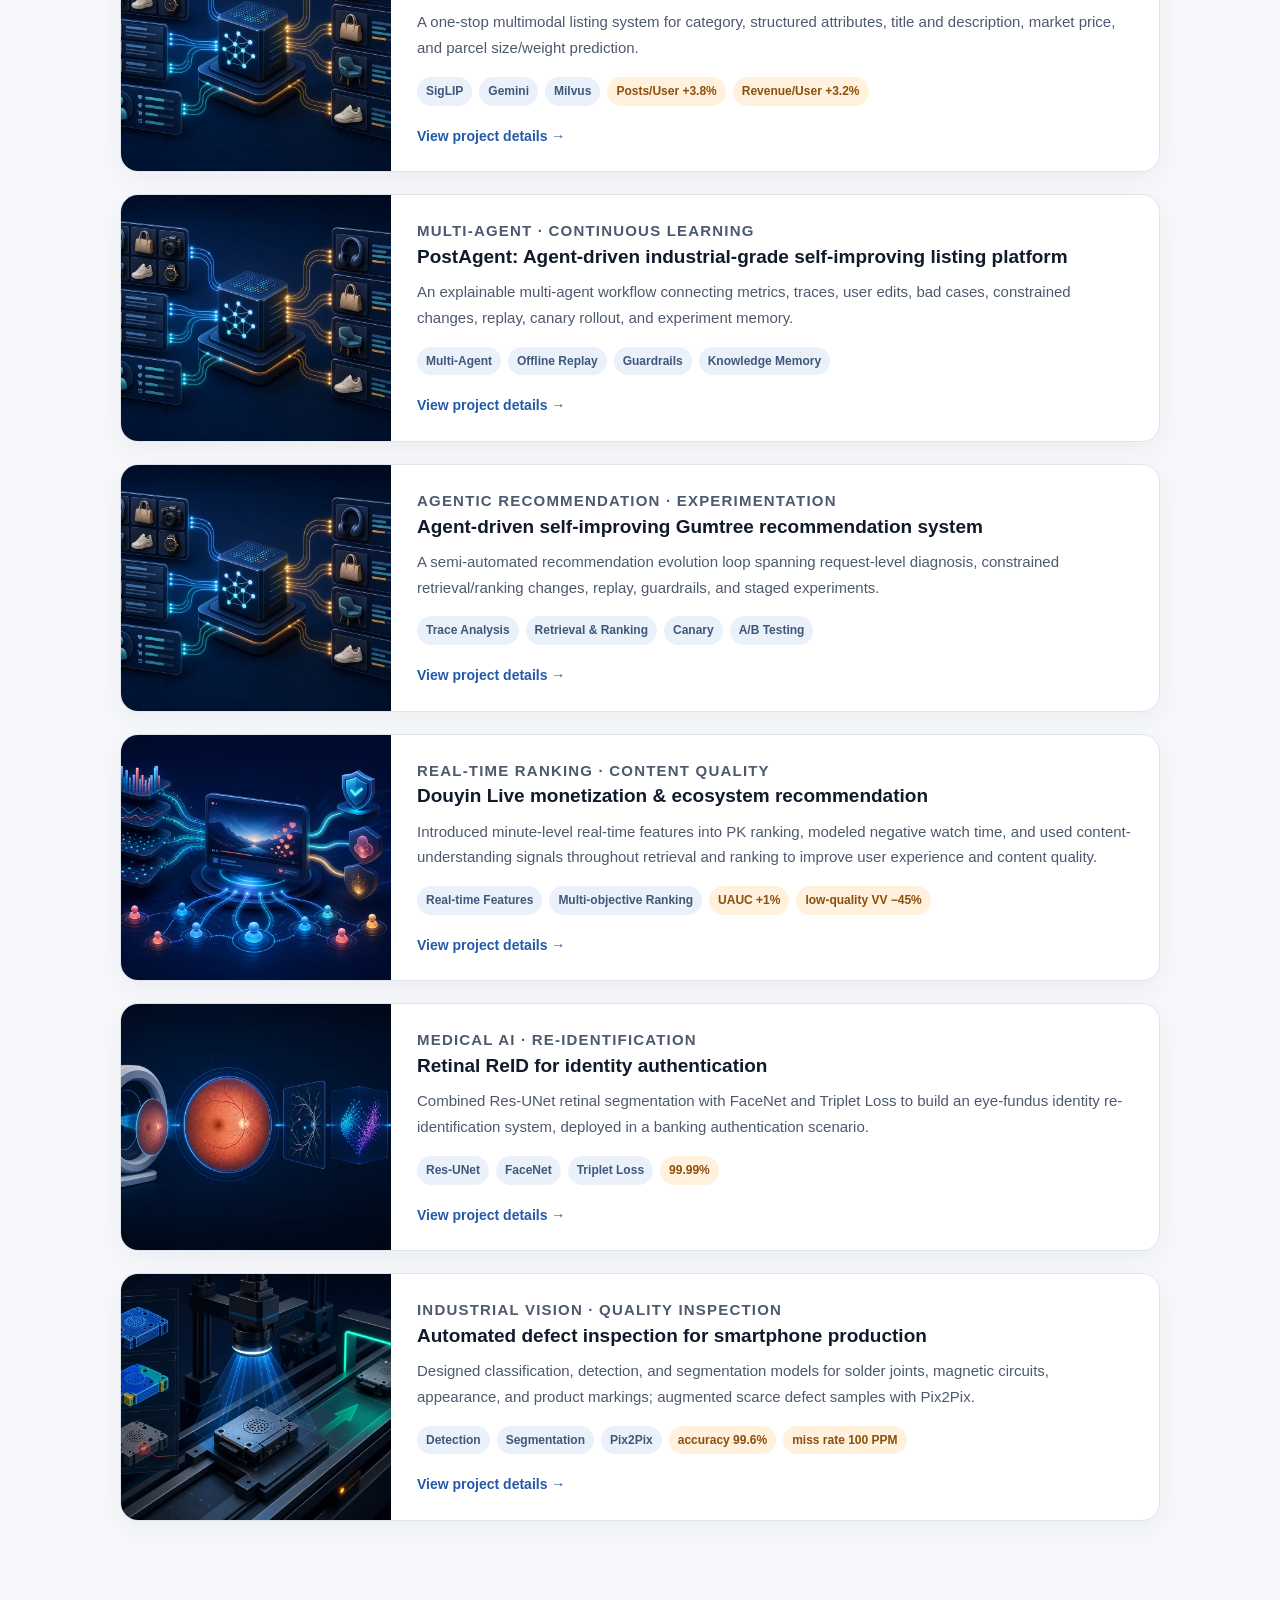
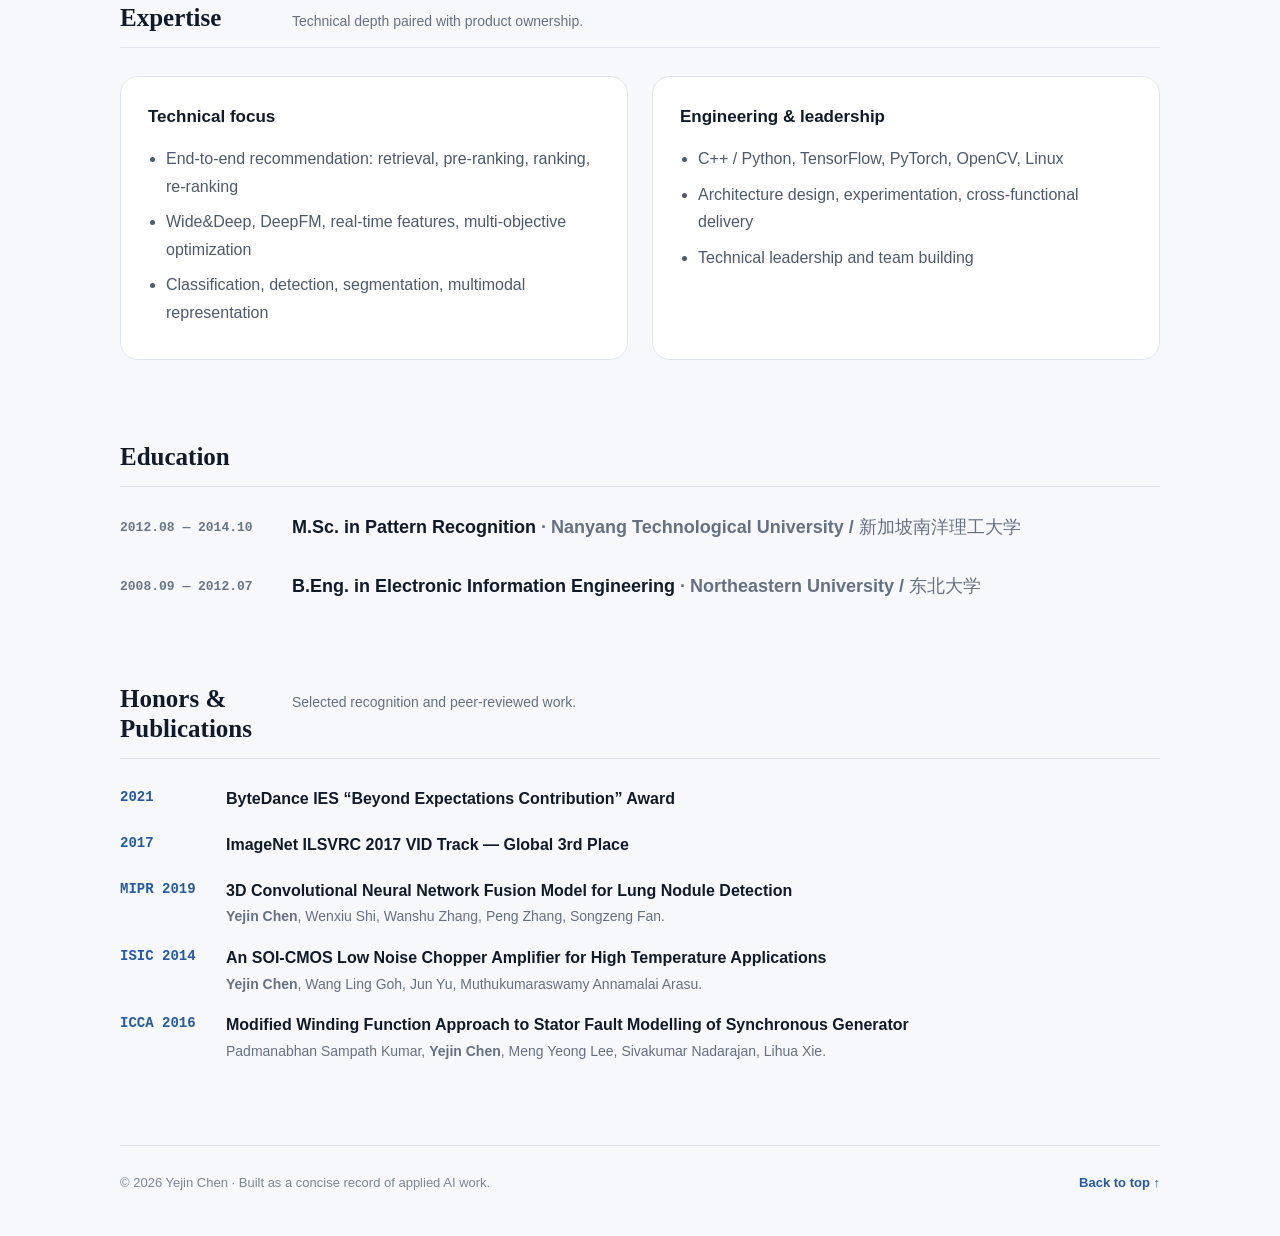
==== commit 754f44c1: "content: expand Gumtree representative projects" ====
--- a/index.html
+++ b/index.html
@@ -245,8 +245,8 @@
         <p class="eyebrow"><span class="lang" data-lang="en">Algorithm Architect · Applied AI</span><span class="lang" data-lang="zh">算法架构师 · 应用人工智能</span></p>
         <h1>Yejin Chen <span style="font-family:inherit;font-size:.64em;color:#596579;white-space:nowrap">陈烨锦</span></h1>
         <p class="role"><span class="lang" data-lang="en">Recommendation Systems · Multimodal AI · Agentic Systems</span><span class="lang" data-lang="zh">推荐系统 · 多模态大模型 · Agent系统</span></p>
-        <p class="lede lang" data-lang="en">Algorithm architect with 10+ years of R&amp;D experience. I build multimodal listing products, self-improving agents, and end-to-end recommendation systems that turn AI capability into measurable product outcomes.</p>
-        <p class="lede lang" data-lang="zh">拥有10年以上算法研发经验，聚焦推荐系统、多模态大模型与Agent化业务落地；现负责Gumtree AI智能发布、PostAgent及基于Agent的推荐系统研发。</p>
+        <p class="lede lang" data-lang="en">Algorithm architect with 10+ years of R&amp;D experience. I currently lead the Gumtree AI intelligent listing platform, PostAgent, and the Agent-driven self-improving Gumtree recommendation system.</p>
+        <p class="lede lang" data-lang="zh">拥有10年以上算法研发经验，聚焦推荐系统、多模态大模型与Agent化业务落地；现负责Gumtree AI智能发布平台、PostAgent及Agent驱动的自我迭代的Gumtree推荐系统研发。</p>
         <div class="contact">
           <a href="mailto:hillox@qq.com" aria-label="Email hillox@qq.com">
             <svg viewBox="0 0 24 24" fill="none" stroke="currentColor" stroke-width="1.8"><path d="M3 5h18v14H3z"/><path d="m3 6 9 7 9-7"/></svg>hillox@qq.com
@@ -343,7 +343,7 @@
           <div class="project-media"><img src="assets/recommendation-system.webp" loading="lazy" alt="Agentic recommendation system illustration"></div>
           <div class="project-body">
             <p class="project-kicker">Agentic Recommendation · Experimentation</p>
-            <h3><span class="lang" data-lang="en">Recommendation system powered by a self-improving Agent</span><span class="lang" data-lang="zh">基于自迭代Agent的推荐系统</span></h3>
+            <h3><span class="lang" data-lang="en">Agent-driven self-improving Gumtree recommendation system</span><span class="lang" data-lang="zh">Agent驱动的自我迭代的Gumtree推荐系统</span></h3>
             <p class="lang" data-lang="en">A semi-automated recommendation evolution loop spanning request-level diagnosis, constrained retrieval/ranking changes, replay, guardrails, and staged experiments.</p>
             <p class="lang" data-lang="zh">覆盖请求级诊断、受约束召回/排序变更、离线Replay、实验护栏与分阶段放量的半自动推荐演进闭环。</p>
             <div class="tags"><span class="tag">Trace Analysis</span><span class="tag">Retrieval &amp; Ranking</span><span class="tag">Canary</span><span class="tag">A/B Testing</span></div>
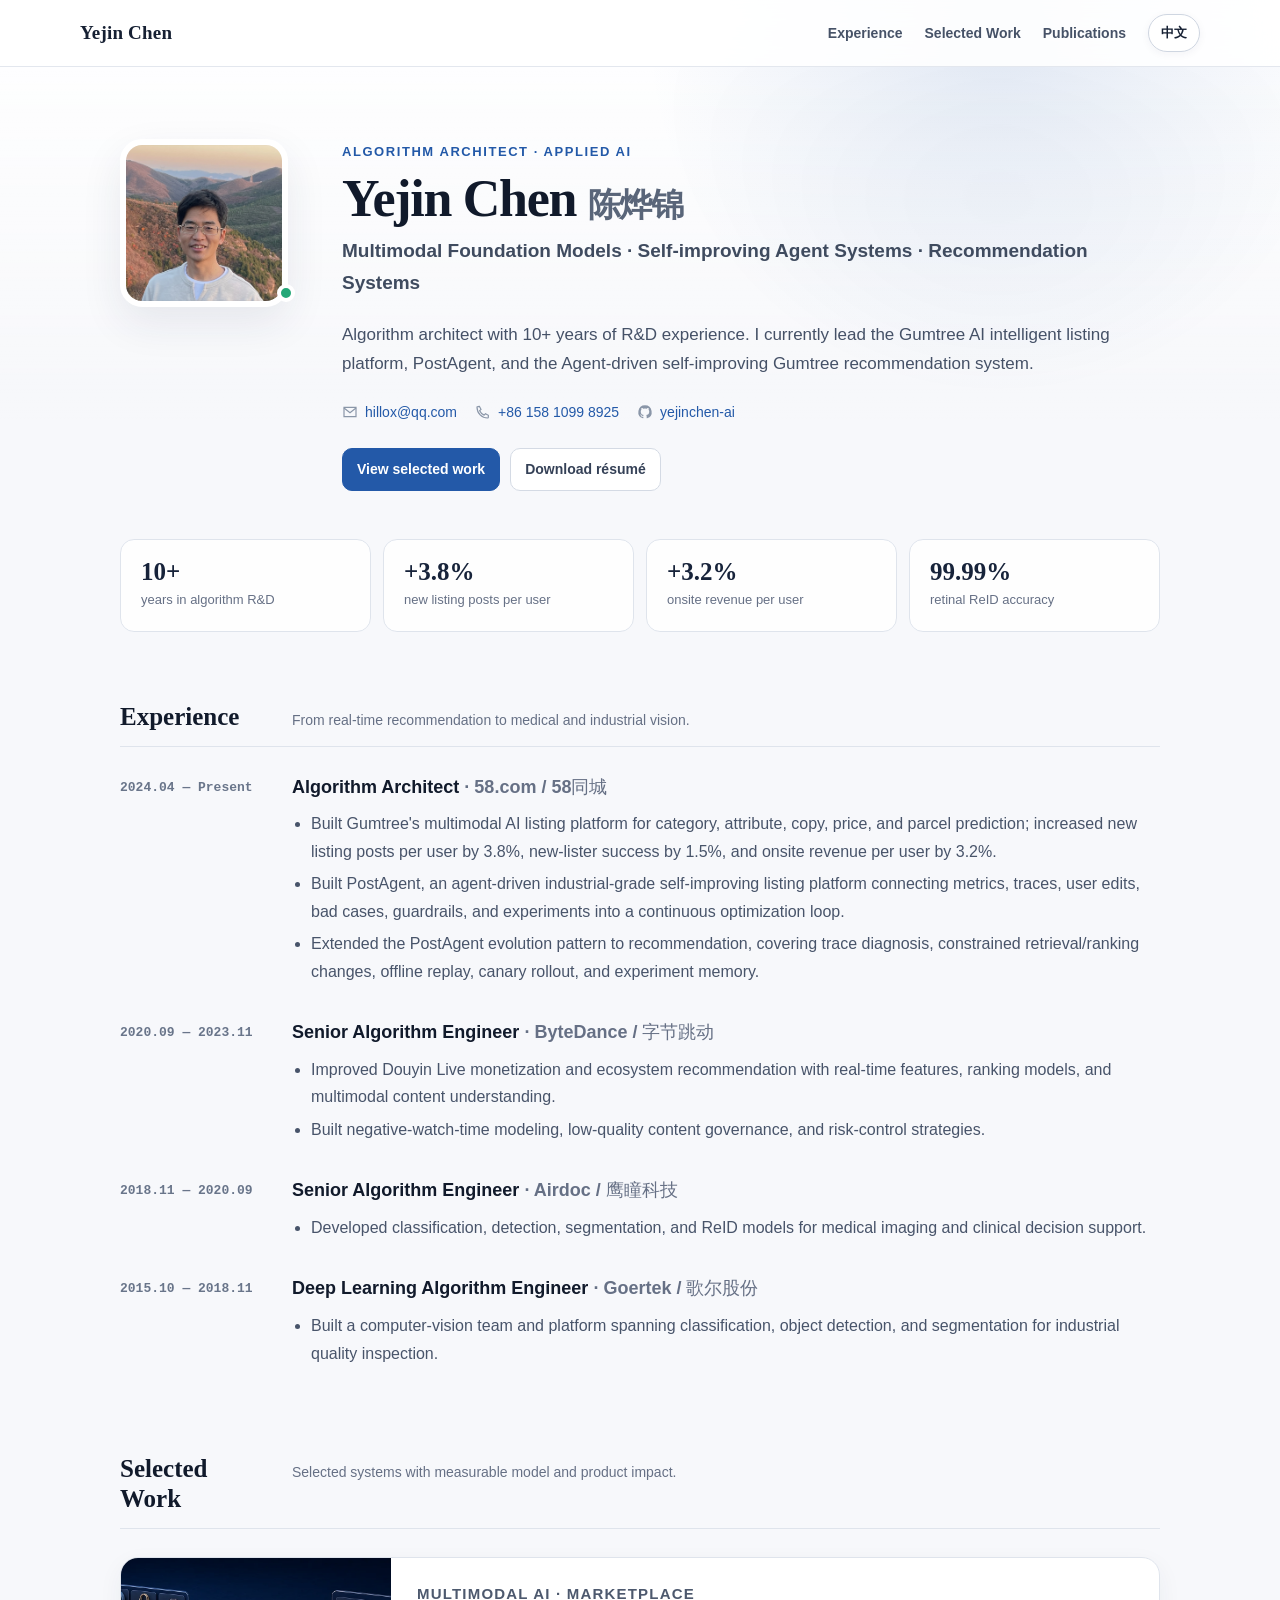
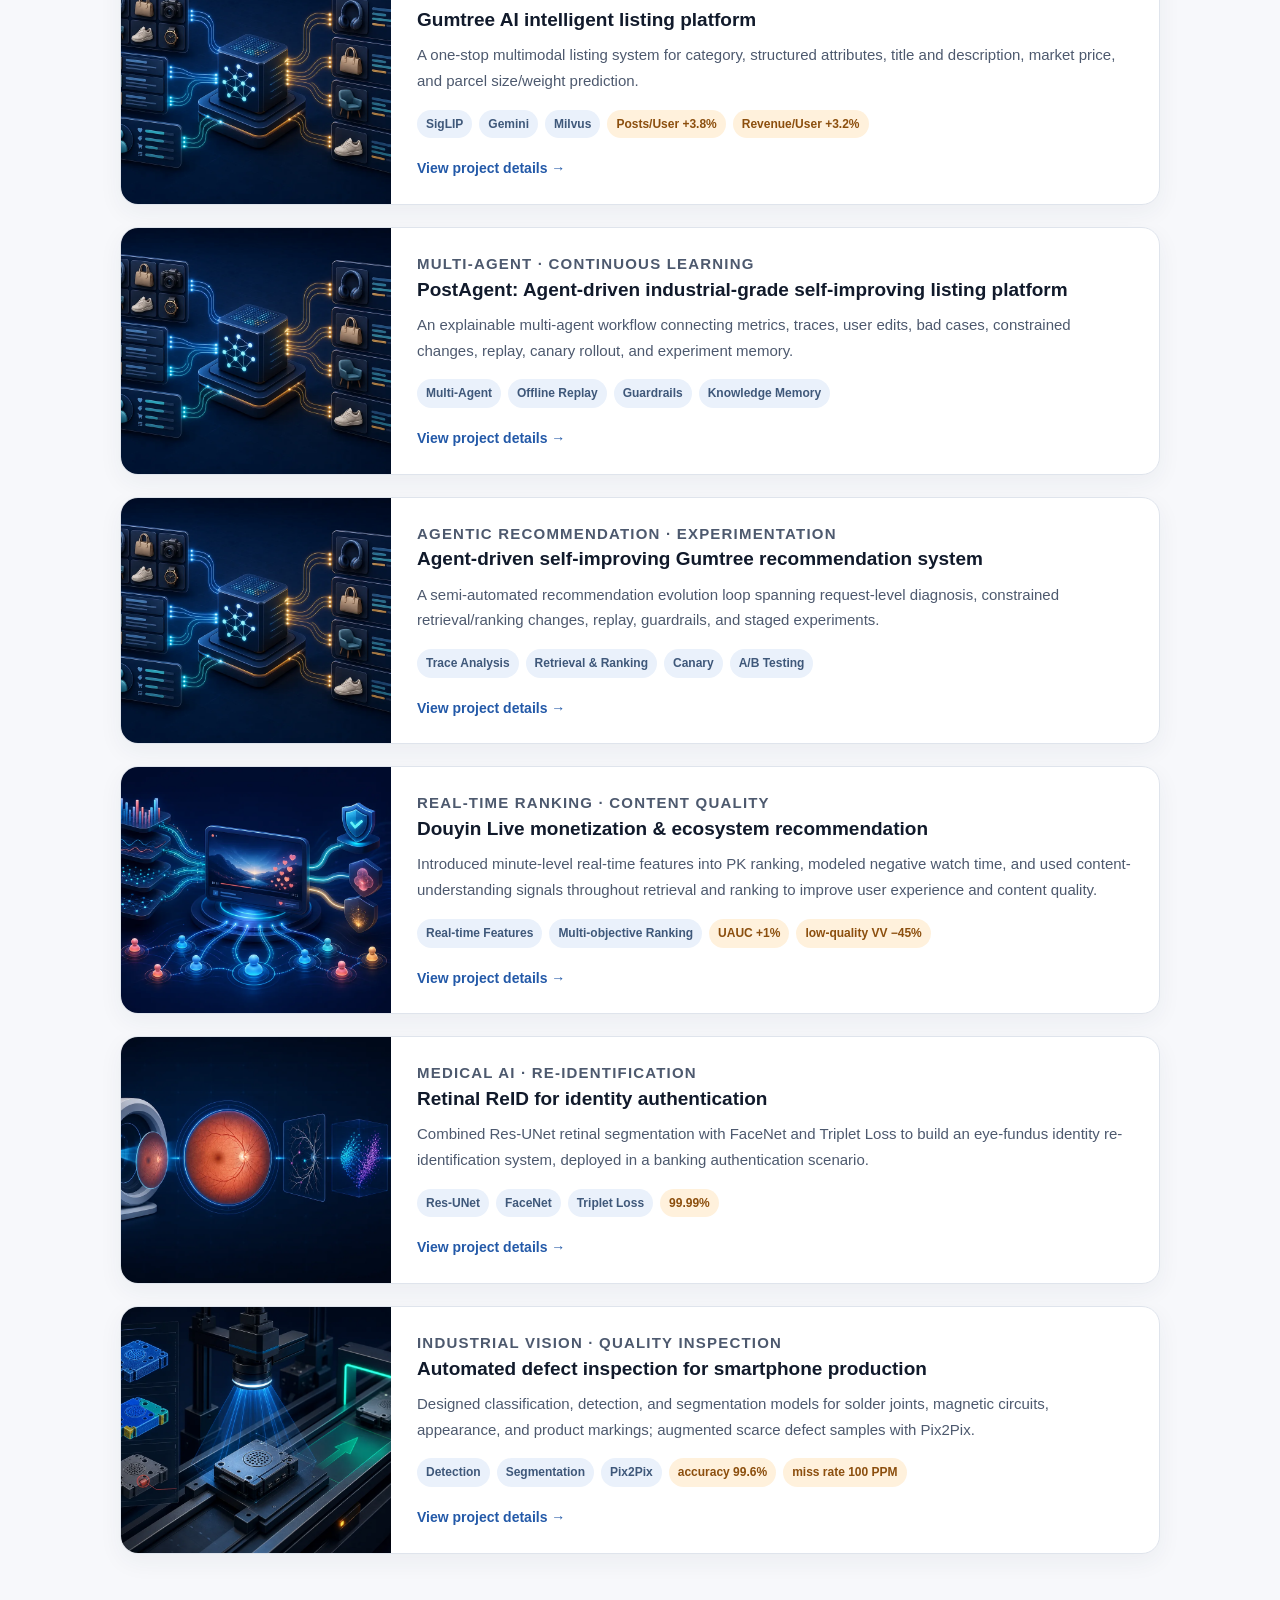
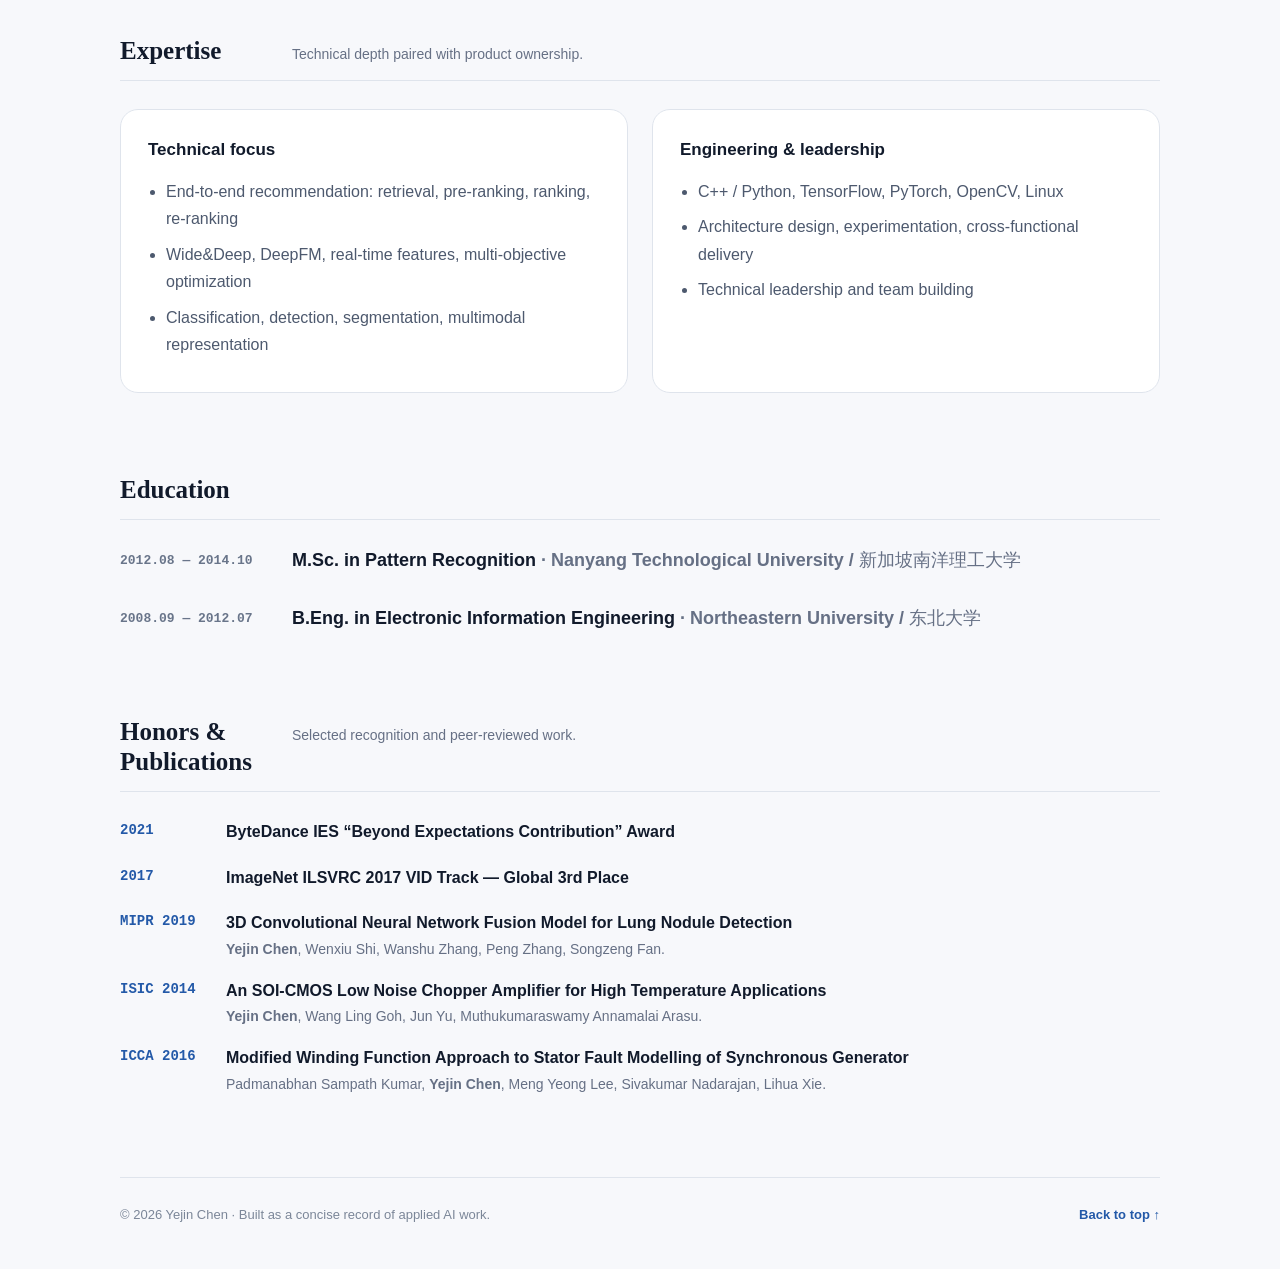
==== commit 04b46a6a: "content: update homepage positioning line" ====
--- a/index.html
+++ b/index.html
@@ -244,7 +244,7 @@
       <div>
         <p class="eyebrow"><span class="lang" data-lang="en">Algorithm Architect · Applied AI</span><span class="lang" data-lang="zh">算法架构师 · 应用人工智能</span></p>
         <h1>Yejin Chen <span style="font-family:inherit;font-size:.64em;color:#596579;white-space:nowrap">陈烨锦</span></h1>
-        <p class="role"><span class="lang" data-lang="en">Recommendation Systems · Multimodal AI · Agentic Systems</span><span class="lang" data-lang="zh">推荐系统 · 多模态大模型 · Agent系统</span></p>
+        <p class="role"><span class="lang" data-lang="en">Multimodal Foundation Models · Self-improving Agent Systems · Recommendation Systems</span><span class="lang" data-lang="zh">多模态大模型 · 自迭代Agent系统 · 推荐系统</span></p>
         <p class="lede lang" data-lang="en">Algorithm architect with 10+ years of R&amp;D experience. I currently lead the Gumtree AI intelligent listing platform, PostAgent, and the Agent-driven self-improving Gumtree recommendation system.</p>
         <p class="lede lang" data-lang="zh">拥有10年以上算法研发经验，聚焦推荐系统、多模态大模型与Agent化业务落地；现负责Gumtree AI智能发布平台、PostAgent及Agent驱动的自我迭代的Gumtree推荐系统研发。</p>
         <div class="contact">
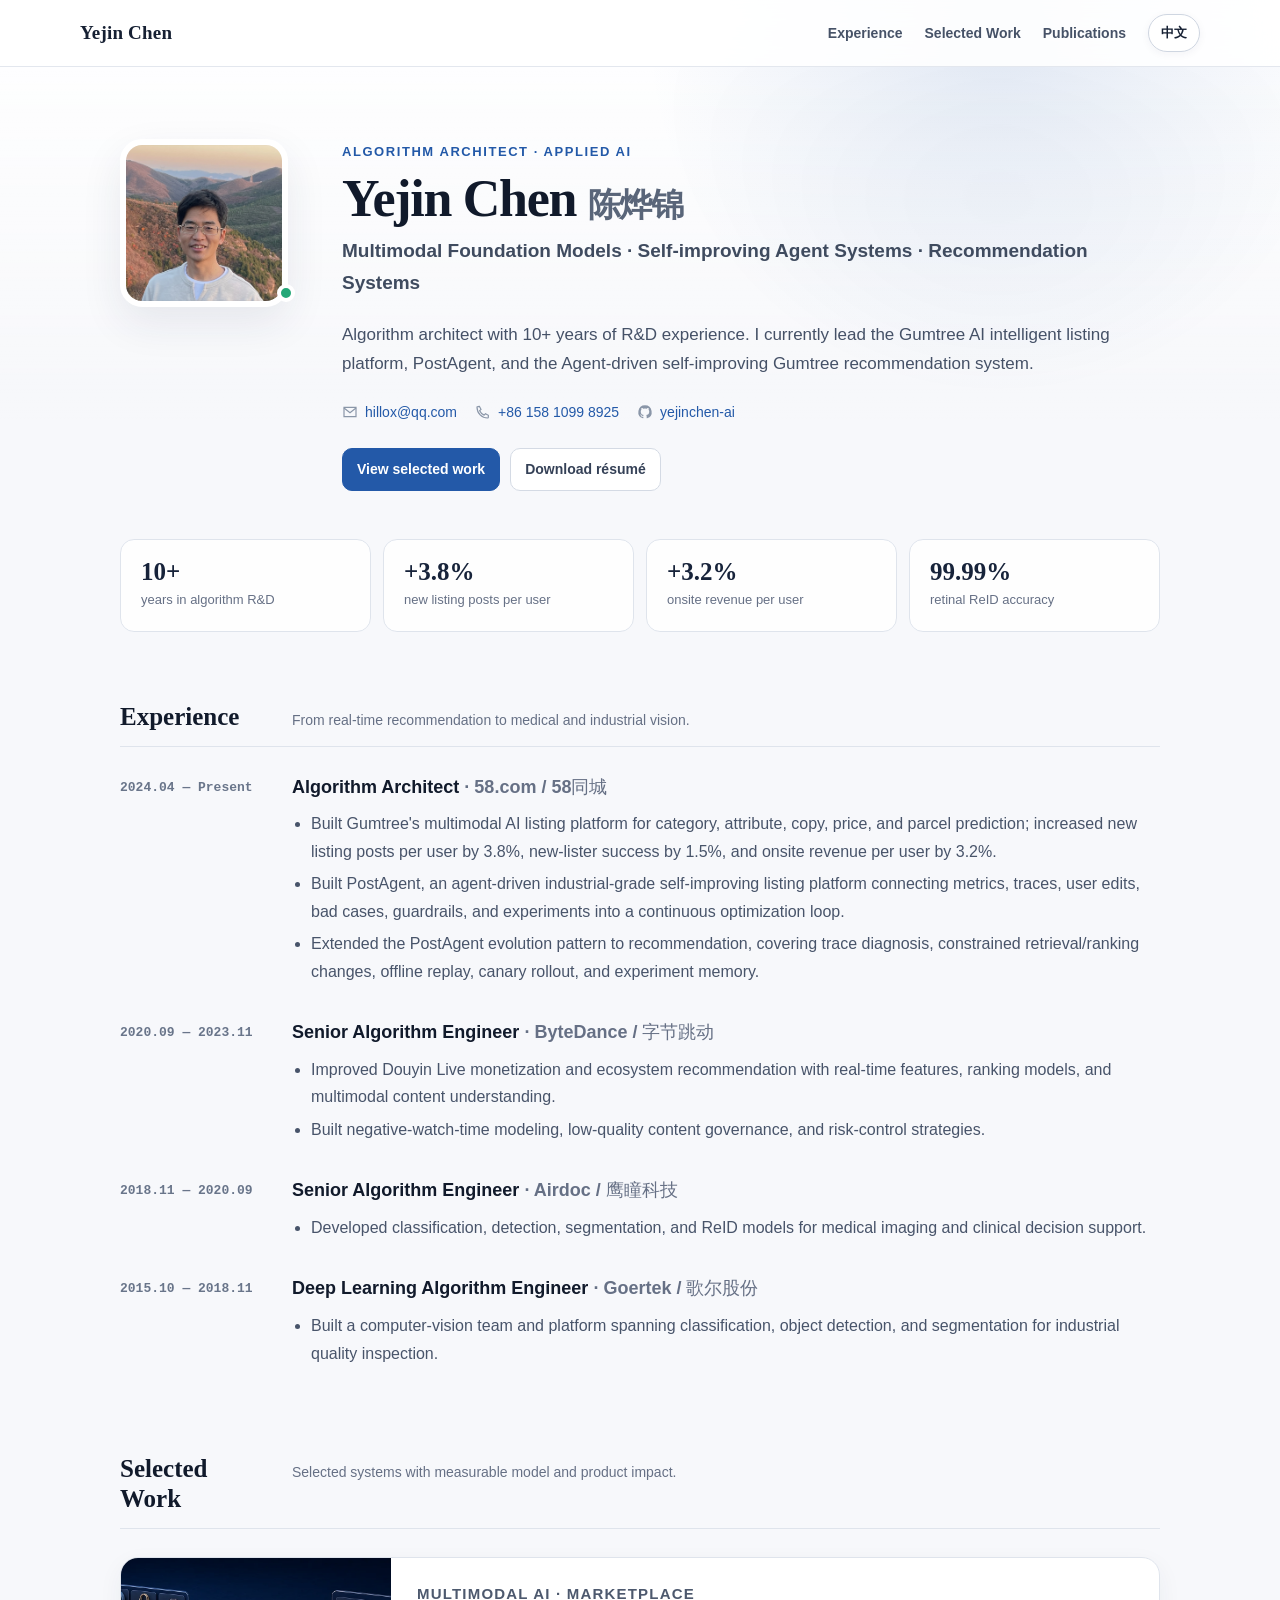
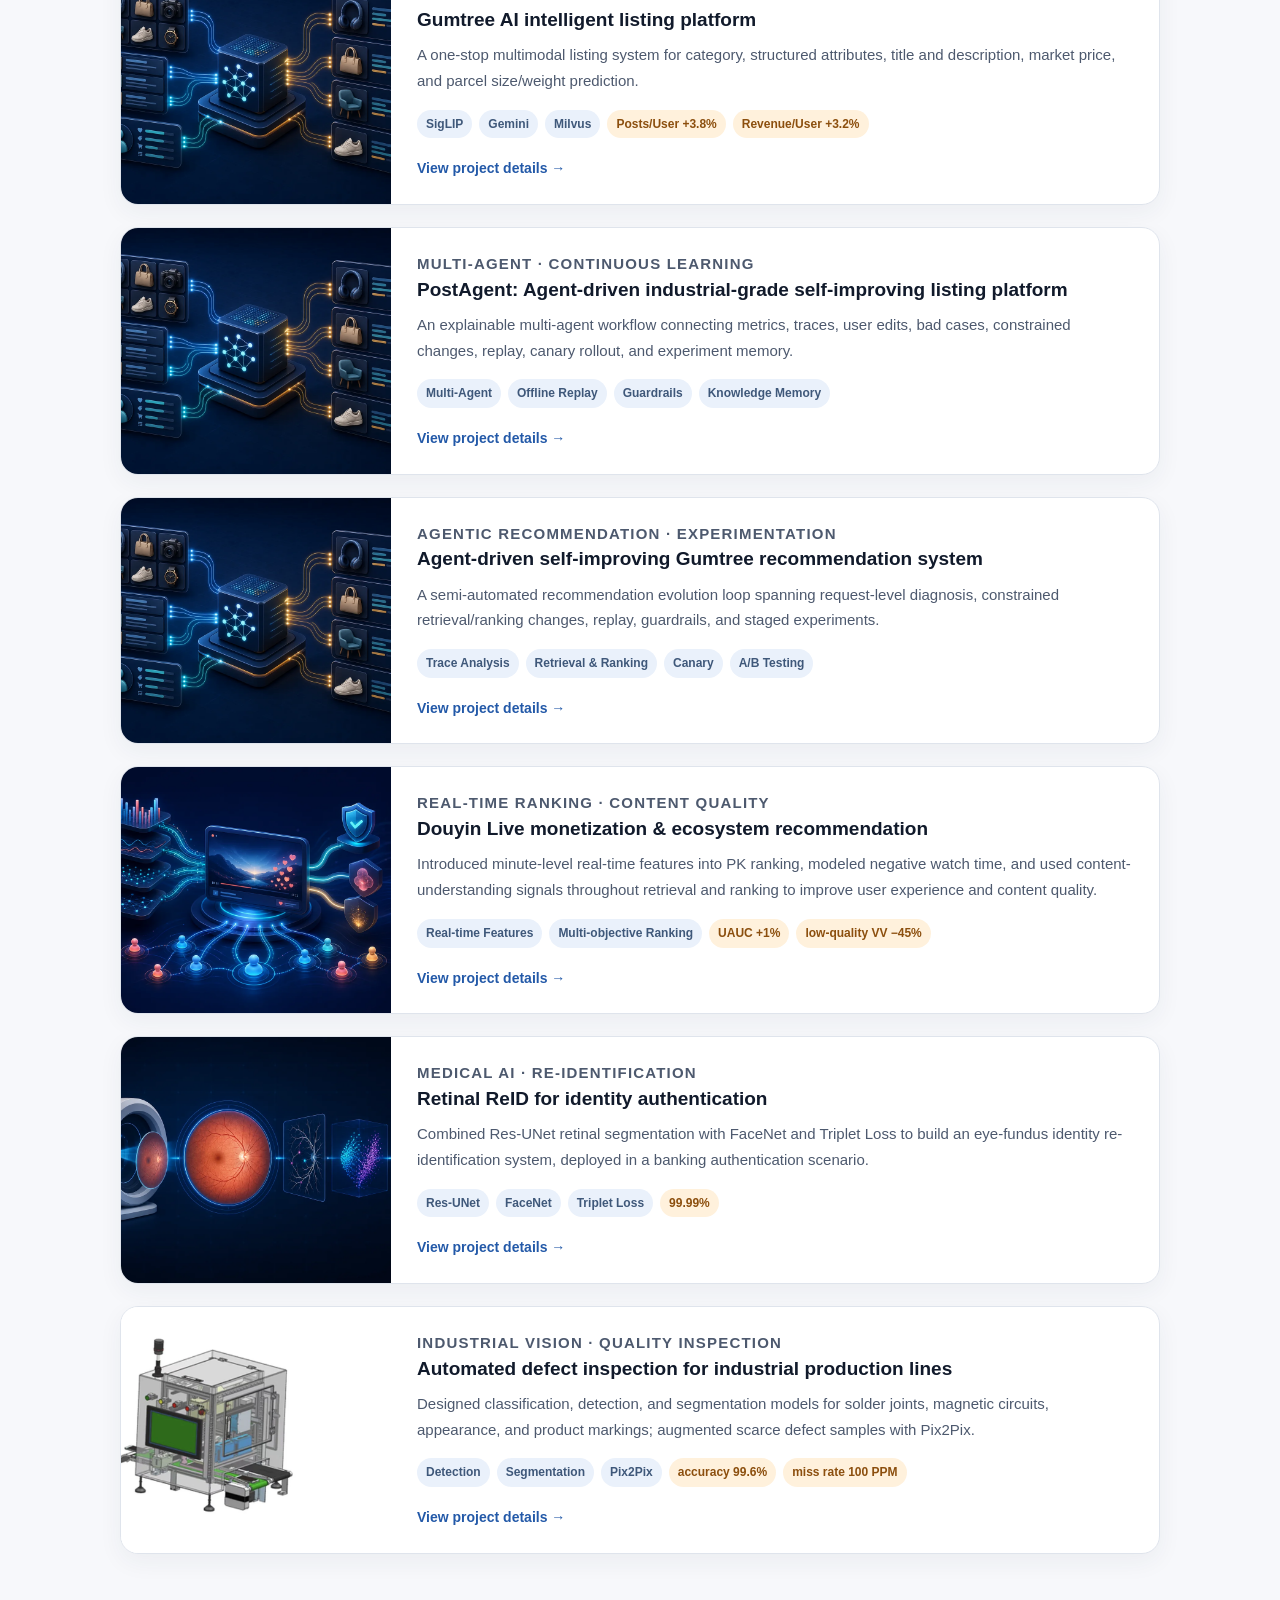
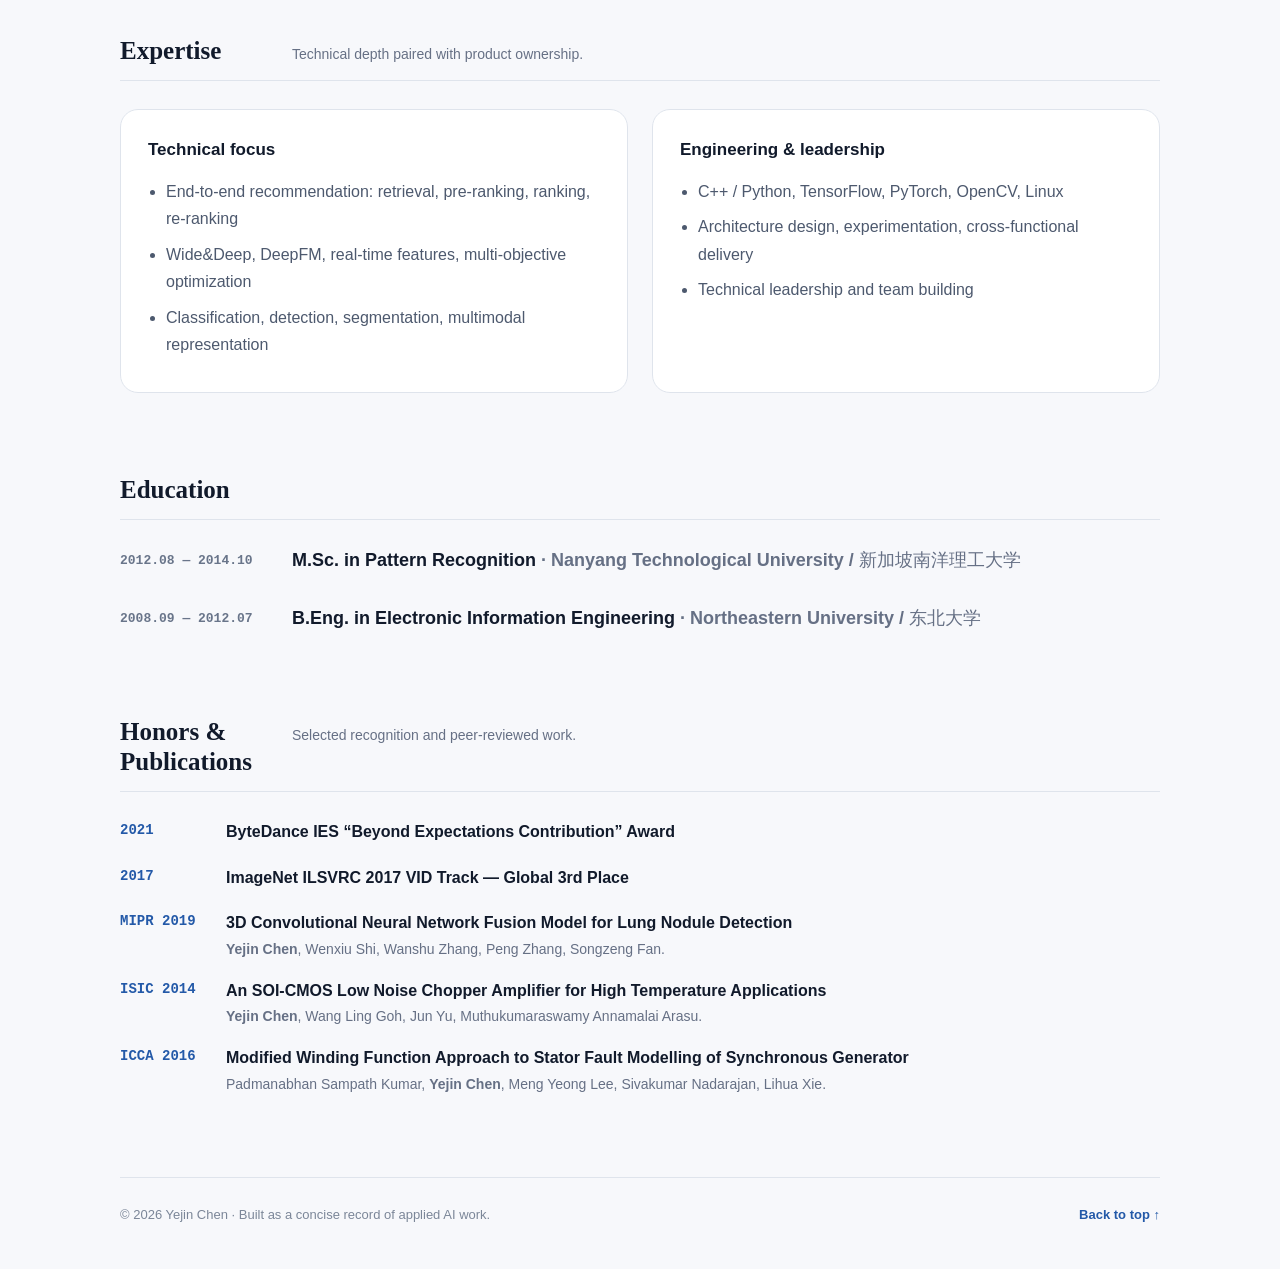
==== commit b161e303: "feat: update industrial inspection project image and title" ====
--- a/index.html
+++ b/index.html
@@ -283,7 +283,7 @@
           <div class="period">2024.04 — <span class="lang" data-lang="en">Present</span><span class="lang" data-lang="zh">至今</span></div>
           <div><h3><span class="lang" data-lang="en">Algorithm Architect</span><span class="lang" data-lang="zh">算法架构师</span> <span class="company">· 58.com / 58同城</span></h3>
             <ul class="lang" data-lang="en"><li>Built Gumtree's multimodal AI listing platform for category, attribute, copy, price, and parcel prediction; increased new listing posts per user by 3.8%, new-lister success by 1.5%, and onsite revenue per user by 3.2%.</li><li>Built PostAgent, an agent-driven industrial-grade self-improving listing platform connecting metrics, traces, user edits, bad cases, guardrails, and experiments into a continuous optimization loop.</li><li>Extended the PostAgent evolution pattern to recommendation, covering trace diagnosis, constrained retrieval/ranking changes, offline replay, canary rollout, and experiment memory.</li></ul>
-            <ul class="lang" data-lang="zh"><li>建设Gumtree多模态AI智能发布平台，覆盖类目、属性、文案、价格及包裹预测；用户新发帖数提升3.8%，新发帖用户成功率提升1.5%，用户站内营收提升3.2%。</li><li>建设PostAgent：Agent驱动的工业级自我迭代发布平台，连接指标、Trace、用户编辑、Bad Case、实验护栏和知识记忆，形成持续优化闭环。</li><li>将PostAgent的自我迭代范式扩展至推荐系统，覆盖链路诊断、受约束召回/排序变更、离线Replay、Canary放量及实验知识沉淀。</li></ul>
+            <ul class="lang" data-lang="zh"><li>建设Gumtree多模态AI智能发布平台，覆盖类目、属性、文案、价格及包裹预测；用户新发帖数提升3.8%，新发帖用户成功率提升1.5%，用户站内营收提升3.2%。</li><li>建设PostAgent：Agent驱动的工业级自迭代发布平台，连接指标、Trace、用户编辑、Bad Case、实验护栏和知识记忆，形成持续优化闭环。</li><li>将PostAgent的自我迭代范式扩展至推荐系统，覆盖链路诊断、受约束召回/排序变更、离线Replay、Canary放量及实验知识沉淀。</li></ul>
           </div>
         </article>
         <article class="job">
@@ -332,7 +332,7 @@
           <div class="project-media"><img src="assets/recommendation-system.webp" loading="lazy" alt="Self-improving AI listing agent illustration"></div>
           <div class="project-body">
             <p class="project-kicker">Multi-Agent · Continuous Learning</p>
-            <h3><span class="lang" data-lang="en">PostAgent: Agent-driven industrial-grade self-improving listing platform</span><span class="lang" data-lang="zh">PostAgent: Agent驱动的工业级自我迭代发布平台</span></h3>
+            <h3><span class="lang" data-lang="en">PostAgent: Agent-driven industrial-grade self-improving listing platform</span><span class="lang" data-lang="zh">PostAgent: Agent驱动的工业级自迭代发布平台</span></h3>
             <p class="lang" data-lang="en">An explainable multi-agent workflow connecting metrics, traces, user edits, bad cases, constrained changes, replay, canary rollout, and experiment memory.</p>
             <p class="lang" data-lang="zh">连接指标、Trace、用户编辑、Bad Case、受控变更、离线回放、Canary及实验知识记忆的可解释多Agent闭环。</p>
             <div class="tags"><span class="tag">Multi-Agent</span><span class="tag">Offline Replay</span><span class="tag">Guardrails</span><span class="tag">Knowledge Memory</span></div>
@@ -376,7 +376,7 @@
           <div class="project-media"><img src="assets/industrial-inspection.webp" loading="lazy" alt="Automated industrial defect inspection illustration"></div>
           <div class="project-body">
             <p class="project-kicker">Industrial Vision · Quality Inspection</p>
-            <h3><span class="lang" data-lang="en">Automated defect inspection for smartphone production</span><span class="lang" data-lang="zh">手机产线缺陷智能检测</span></h3>
+            <h3><span class="lang" data-lang="en">Automated defect inspection for industrial production lines</span><span class="lang" data-lang="zh">工业产线缺陷智能检测</span></h3>
             <p class="lang" data-lang="en">Designed classification, detection, and segmentation models for solder joints, magnetic circuits, appearance, and product markings; augmented scarce defect samples with Pix2Pix.</p>
             <p class="lang" data-lang="zh">设计分类、检测、分割模型，覆盖焊点、磁路、外观及产品标识等缺陷，并使用Pix2Pix扩充稀缺缺陷样本。</p>
             <div class="tags"><span class="tag">Detection</span><span class="tag">Segmentation</span><span class="tag">Pix2Pix</span><span class="tag result"><span class="lang" data-lang="en">accuracy 99.6%</span><span class="lang" data-lang="zh">准确率 99.6%</span></span><span class="tag result"><span class="lang" data-lang="en">miss rate 100 PPM</span><span class="lang" data-lang="zh">漏检率 100 PPM</span></span></div>
